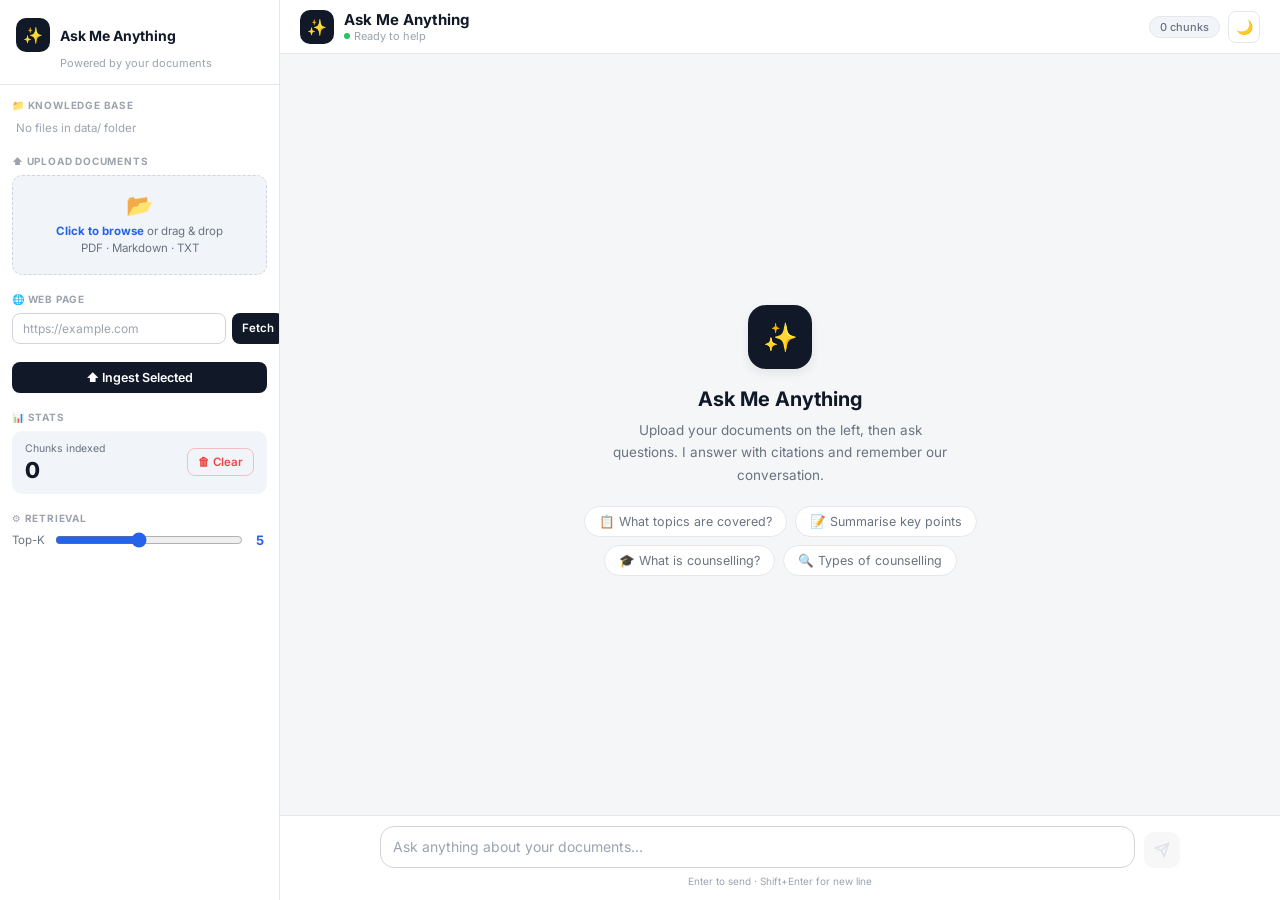
==== static/index.html @ eee6ace6 "First commit" ====
<!DOCTYPE html>
<html lang="en" data-theme="light">
<head>
  <meta charset="UTF-8">
  <meta name="viewport" content="width=device-width, initial-scale=1">
  <title>Ask Me Anything</title>
  <link rel="preconnect" href="https://fonts.googleapis.com">
  <link href="https://fonts.googleapis.com/css2?family=Inter:wght@300;400;500;600;700&display=swap" rel="stylesheet">
  <link rel="stylesheet" href="/static/style.css">
</head>
<body>
<div class="app">

  <!-- Sidebar -->
  <aside class="sb">
    <div class="sb-head">
      <div class="sb-logo">
        <div class="sb-logo-icon">✨</div>
        <span class="sb-logo-text">Ask Me Anything</span>
      </div>
      <div class="sb-tagline">Powered by your documents</div>
    </div>
    <div class="sb-body">

      <div>
        <p class="sb-label">📁 Knowledge Base</p>
        <div id="dataList"><p class="file-empty">Loading…</p></div>
      </div>

      <div>
        <p class="sb-label">⬆️ Upload Documents</p>
        <div class="dz" id="dz">
          <input type="file" id="fileInput" multiple accept=".pdf,.md,.markdown,.txt">
          <span class="dz-ico">📂</span>
          <p><strong>Click to browse</strong> or drag &amp; drop</p>
          <p>PDF · Markdown · TXT</p>
        </div>
      </div>

      <div>
        <p class="sb-label">🌐 Web Page</p>
        <div class="url-row">
          <input class="url-in" type="url" id="urlIn" placeholder="https://example.com">
          <button class="btn btn-primary btn-sm" onclick="ingestURL()">Fetch</button>
        </div>
      </div>

      <div>
        <div class="btn-row">
          <button class="btn btn-primary btn-full" id="ingestBtn" onclick="ingestSelected()">⬆️ Ingest Selected</button>
        </div>
        <div class="prog" id="prog" style="display:none"></div>
      </div>

      <div>
        <p class="sb-label">📊 Stats</p>
        <div class="stat-card">
          <div>
            <div class="stat-lbl">Chunks indexed</div>
            <div class="stat-val" id="chunkCount">0</div>
          </div>
          <button class="btn btn-danger" onclick="clearAll()">🗑 Clear</button>
        </div>
      </div>

      <div>
        <p class="sb-label">⚙️ Retrieval</p>
        <div class="slider-row">
          <label>Top-K</label>
          <input type="range" id="tkSlider" min="1" max="10" value="5">
          <span class="slider-val" id="tkVal">5</span>
        </div>
      </div>

    </div>
  </aside>

  <!-- Main -->
  <main class="main">

    <div class="hdr">
      <div class="hdr-left">
        <div class="hdr-avatar">✨</div>
        <div>
          <div class="hdr-title">Ask Me Anything</div>
          <div class="hdr-sub"><span class="online"></span>Ready to help</div>
        </div>
      </div>
      <div class="hdr-right">
        <span class="chunk-pill" id="hdrChunks">0 chunks</span>
        <button class="icon-btn" id="themeBtn" onclick="toggleTheme()" title="Toggle theme">🌙</button>
      </div>
    </div>

    <div class="msgs" id="msgs">
      <div class="empty" id="emptyState">
        <div class="empty-icon">✨</div>
        <h2>Ask Me Anything</h2>
        <p>Upload your documents on the left, then ask questions. I answer with citations and remember our conversation.</p>
        <div class="chips">
          <button class="chip" onclick="chipSend('What topics are covered in the documents?')">📋 What topics are covered?</button>
          <button class="chip" onclick="chipSend('Give me a summary of the key points')">📝 Summarise key points</button>
          <button class="chip" onclick="chipSend('What is guidance and counselling?')">🎓 What is counselling?</button>
          <button class="chip" onclick="chipSend('What are the main types of counselling?')">🔍 Types of counselling</button>
        </div>
      </div>
    </div>

    <div style="max-width:800px;width:100%;margin:0 auto;padding:0 20px">
      <div class="typing-wrap" id="typingWrap">
        <div class="typing-row">
          <div class="m-av bot-av">✨</div>
          <div class="typing-bbl">
            <span class="dot"></span><span class="dot"></span><span class="dot"></span>
          </div>
        </div>
      </div>
    </div>

    <div class="ibar">
      <div class="ibar-inner">
        <div class="iwrap">
          <textarea id="msgIn" placeholder="Ask anything about your documents…" rows="1"></textarea>
        </div>
        <button class="send-btn" id="sendBtn" onclick="send()" disabled>
          <svg width="16" height="16" viewBox="0 0 24 24" fill="none" stroke="currentColor" stroke-width="2.5" stroke-linecap="round" stroke-linejoin="round"><line x1="22" y1="2" x2="11" y2="13"></line><polygon points="22 2 15 22 11 13 2 9 22 2"></polygon></svg>
        </button>
      </div>
      <div class="ibar-hint">Enter to send · Shift+Enter for new line</div>
    </div>

  </main>
</div>

<div class="toasts" id="toasts"></div>
<script src="/static/app.js"></script>
</body>
</html>
---- static/style.css ----
/* ── Reset ─────────────────────────────────────────────────────── */
*, *::before, *::after { box-sizing: border-box; margin: 0; padding: 0; }
html { height: 100%; }
body {
  font-family: 'Inter', system-ui, -apple-system, sans-serif;
  height: 100vh; overflow: hidden;
  background: var(--bg); color: var(--text);
  transition: background .25s, color .25s;
  -webkit-font-smoothing: antialiased;
}

/* ── Tokens: Light ─────────────────────────────────────────────── */
:root {
  --accent: #2563EB;
  --accent-dim: #EFF6FF;
  --accent-hover: #1D4ED8;

  --bg: #F4F6F8;
  --surface: #FFFFFF;
  --sidebar-bg: #FFFFFF;
  --hover: #F1F5F9;

  --text: #111827;
  --text2: #6B7280;
  --text3: #9CA3AF;

  --user-bubble: #111827;
  --user-text: #FFFFFF;
  --bot-bubble: #FFFFFF;
  --bot-text: #111827;
  --bot-border: #E5E7EB;

  --border: #E5E7EB;
  --border2: #D1D5DB;
  --input-bg: #FFFFFF;

  --sh-sm: 0 1px 3px rgba(0,0,0,.06), 0 1px 2px rgba(0,0,0,.04);
  --sh-md: 0 4px 12px rgba(0,0,0,.08);
  --sh-lg: 0 8px 32px rgba(0,0,0,.1);

  --r: 18px;
  --sw: 280px;
}

/* ── Tokens: Dark ──────────────────────────────────────────────── */
[data-theme="dark"] {
  --accent: #60A5FA;
  --accent-dim: rgba(96,165,250,.12);
  --accent-hover: #93C5FD;

  --bg: #0F1117;
  --surface: #1A1D24;
  --sidebar-bg: #141720;
  --hover: #22262F;

  --text: #F0F2F5;
  --text2: #9CA3AF;
  --text3: #6B7280;

  --user-bubble: #2563EB;
  --user-text: #FFFFFF;
  --bot-bubble: #1E2230;
  --bot-text: #F0F2F5;
  --bot-border: #2D3144;

  --border: #2D3144;
  --border2: #3A3F55;
  --input-bg: #1E2230;

  --sh-sm: 0 1px 3px rgba(0,0,0,.3);
  --sh-md: 0 4px 12px rgba(0,0,0,.4);
  --sh-lg: 0 8px 32px rgba(0,0,0,.5);
}

/* ── Layout ────────────────────────────────────────────────────── */
.app { display: flex; height: 100vh; }

/* ── Sidebar ───────────────────────────────────────────────────── */
.sb {
  width: var(--sw); flex-shrink: 0;
  background: var(--sidebar-bg);
  border-right: 1px solid var(--border);
  display: flex; flex-direction: column;
  overflow: hidden;
}
.sb-head {
  padding: 18px 16px 14px;
  border-bottom: 1px solid var(--border);
  flex-shrink: 0;
}
.sb-logo { display: flex; align-items: center; gap: 10px; }
.sb-logo-icon {
  width: 34px; height: 34px; border-radius: 10px;
  background: var(--user-bubble);
  display: flex; align-items: center; justify-content: center;
  font-size: 16px; flex-shrink: 0;
}
.sb-logo-text { font-size: 14px; font-weight: 700; color: var(--text); }
.sb-tagline { font-size: 11px; color: var(--text3); margin-top: 4px; padding-left: 44px; }

.sb-body { flex: 1; overflow-y: auto; padding: 14px 12px; display: flex; flex-direction: column; gap: 18px; }
.sb-body::-webkit-scrollbar { width: 3px; }
.sb-body::-webkit-scrollbar-thumb { background: var(--border); border-radius: 2px; }

.sb-label {
  font-size: 10px; font-weight: 700; text-transform: uppercase;
  letter-spacing: .8px; color: var(--text3); margin-bottom: 8px;
}

/* file list */
.file-item {
  display: flex; align-items: center; gap: 8px;
  padding: 7px 8px; border-radius: 9px; cursor: pointer;
  border: 1px solid transparent; transition: all .15s; margin-bottom: 2px;
}
.file-item:hover { background: var(--hover); }
.file-item.sel { background: var(--accent-dim); border-color: rgba(37,99,235,.2); }
.file-item input[type="checkbox"] { accent-color: var(--accent); width: 13px; height: 13px; flex-shrink: 0; }
.file-ico { font-size: 14px; flex-shrink: 0; }
.file-name { font-size: 12px; flex: 1; overflow: hidden; text-overflow: ellipsis; white-space: nowrap; color: var(--text); }
.file-empty { font-size: 11.5px; color: var(--text3); padding: 2px 4px; }

/* drop zone */
.dz {
  border: 1.5px dashed var(--border2); border-radius: 10px;
  padding: 16px 10px; text-align: center; cursor: pointer;
  transition: all .2s; background: var(--hover);
}
.dz:hover, .dz.over { border-color: var(--accent); background: var(--accent-dim); }
.dz-ico { font-size: 22px; margin-bottom: 5px; display: block; }
.dz p { font-size: 11.5px; color: var(--text2); line-height: 1.5; }
.dz strong { color: var(--accent); }
.dz input { display: none; }

/* url input */
.url-row { display: flex; gap: 6px; }
.url-in {
  flex: 1; padding: 7px 10px; border-radius: 8px;
  border: 1px solid var(--border2); background: var(--input-bg);
  color: var(--text); font-size: 12px; font-family: inherit; outline: none;
  transition: border-color .15s;
}
.url-in:focus { border-color: var(--accent); box-shadow: 0 0 0 3px var(--accent-dim); }
.url-in::placeholder { color: var(--text3); }

/* buttons */
.btn {
  display: inline-flex; align-items: center; justify-content: center; gap: 5px;
  padding: 8px 14px; border-radius: 8px; border: none; cursor: pointer;
  font-size: 12.5px; font-weight: 600; font-family: inherit; transition: all .15s;
}
.btn-primary { background: var(--user-bubble); color: #fff; }
[data-theme="dark"] .btn-primary { background: var(--accent); }
.btn-primary:hover { opacity: .88; }
.btn-primary:disabled { opacity: .4; cursor: not-allowed; }
.btn-danger { background: transparent; color: #EF4444; border: 1px solid rgba(239,68,68,.3); font-size: 11.5px; padding: 6px 10px; }
.btn-danger:hover { background: rgba(239,68,68,.07); }
.btn-sm { padding: 6px 10px; font-size: 11.5px; }
.btn-full { width: 100%; }
.btn-row { display: flex; gap: 6px; }

/* stat card */
.stat-card {
  background: var(--hover); border-radius: 10px; padding: 11px 13px;
  display: flex; justify-content: space-between; align-items: center;
}
.stat-lbl { font-size: 10.5px; color: var(--text2); margin-bottom: 2px; }
.stat-val { font-size: 22px; font-weight: 800; color: var(--text); }

/* slider */
.slider-row { display: flex; align-items: center; gap: 10px; }
.slider-row label { font-size: 11.5px; color: var(--text2); white-space: nowrap; }
.slider-row input[type="range"] { flex: 1; accent-color: var(--accent); cursor: pointer; }
.slider-val { font-size: 13px; font-weight: 700; color: var(--accent); min-width: 14px; text-align: center; }

/* progress */
.prog { background: var(--hover); border-radius: 9px; padding: 8px 10px; margin-top: 8px; }
.pi { display: flex; align-items: center; gap: 7px; padding: 4px 0; font-size: 11.5px; color: var(--text); }
.pi-ico { width: 16px; text-align: center; flex-shrink: 0; }
.pi-name { flex: 1; overflow: hidden; text-overflow: ellipsis; white-space: nowrap; }
.pi-st { font-size: 10px; color: var(--text3); }
.pi.spin .pi-ico { animation: spin .9s linear infinite; }
@keyframes spin { to { transform: rotate(360deg); } }

/* ── Main ──────────────────────────────────────────────────────── */
.main { flex: 1; display: flex; flex-direction: column; min-width: 0; overflow: hidden; }

/* header */
.hdr {
  display: flex; align-items: center; gap: 12px;
  padding: 0 20px; height: 54px;
  background: var(--surface);
  border-bottom: 1px solid var(--border);
  flex-shrink: 0; box-shadow: var(--sh-sm);
}
.hdr-left { display: flex; align-items: center; gap: 10px; flex: 1; }
.hdr-avatar {
  width: 34px; height: 34px; border-radius: 10px;
  background: var(--user-bubble);
  display: flex; align-items: center; justify-content: center;
  font-size: 16px; flex-shrink: 0;
}
.hdr-title { font-size: 15px; font-weight: 700; color: var(--text); }
.hdr-sub { font-size: 11px; color: var(--text3); display: flex; align-items: center; gap: 4px; }
.online { width: 6px; height: 6px; background: #22C55E; border-radius: 50%; animation: pulse 2.5s infinite; }
@keyframes pulse { 0%, 100% { opacity: 1; } 50% { opacity: .4; } }
.hdr-right { display: flex; align-items: center; gap: 8px; }
.chunk-pill {
  font-size: 11px; font-weight: 500;
  padding: 3px 10px; border-radius: 20px;
  background: var(--hover); color: var(--text2);
  border: 1px solid var(--border);
}
.icon-btn {
  width: 32px; height: 32px; border-radius: 8px; border: 1px solid var(--border);
  cursor: pointer; background: var(--surface);
  display: flex; align-items: center; justify-content: center;
  font-size: 14px; transition: all .15s; color: var(--text2);
}
.icon-btn:hover { background: var(--hover); color: var(--text); }

/* ── Messages area ─────────────────────────────────────────────── */
.msgs {
  flex: 1; overflow-y: auto;
  padding: 20px 20px 8px;
  display: flex; flex-direction: column; gap: 14px;
  scroll-behavior: smooth;
  background: var(--bg);
}
.msgs::-webkit-scrollbar { width: 4px; }
.msgs::-webkit-scrollbar-track { background: transparent; }
.msgs::-webkit-scrollbar-thumb { background: var(--border); border-radius: 2px; }

/* date divider */
.date-div {
  display: flex; align-items: center; gap: 10px;
  color: var(--text3); font-size: 11px; margin: 4px 0;
}
.date-div::before, .date-div::after { content: ''; flex: 1; height: 1px; background: var(--border); }

/* message row */
.mrow {
  display: flex; gap: 8px;
  max-width: 800px; width: 100%; margin: 0 auto;
  animation: rise .2s ease-out;
}
.mrow.user { flex-direction: row-reverse; }
@keyframes rise { from { opacity: 0; transform: translateY(8px); } to { opacity: 1; transform: translateY(0); } }

.m-av {
  width: 30px; height: 30px; border-radius: 8px; flex-shrink: 0;
  align-self: flex-end;
  display: flex; align-items: center; justify-content: center; font-size: 14px;
}
.m-av.bot-av { background: var(--user-bubble); color: #fff; }
.m-av.user-av { background: var(--hover); font-size: 12px; border: 1px solid var(--border); }

.m-col { max-width: 70%; display: flex; flex-direction: column; gap: 3px; }
.mrow.user .m-col { align-items: flex-end; }

/* bubbles */
.bbl {
  padding: 10px 14px; line-height: 1.65; font-size: 14px;
  word-wrap: break-word; white-space: pre-wrap;
  box-shadow: var(--sh-sm);
}
.bbl.user-bbl {
  background: var(--user-bubble); color: var(--user-text);
  border-radius: 18px 18px 4px 18px;
}
.bbl.bot-bbl {
  background: var(--bot-bubble); color: var(--bot-text);
  border-radius: 18px 18px 18px 4px;
  border: 1px solid var(--bot-border);
}
.bbl strong { font-weight: 700; }
.bbl em { font-style: italic; }
.bbl code {
  background: var(--hover); color: var(--text);
  padding: 1px 5px; border-radius: 4px;
  font-size: 12.5px; font-family: 'Courier New', monospace;
  border: 1px solid var(--border);
}
.bbl ul, .bbl ol { padding-left: 18px; }
.bbl li { margin: 2px 0; }
.bbl h1, .bbl h2, .bbl h3 { font-size: 14px; font-weight: 700; margin: 4px 0; }
.cite {
  display: inline-flex; align-items: center; justify-content: center;
  width: 16px; height: 16px; border-radius: 50%;
  background: var(--accent); color: #fff;
  font-size: 9px; font-weight: 700; vertical-align: text-top; margin: 0 1px;
}
.user-bbl .cite { background: rgba(255,255,255,.3); color: #fff; }

/* meta */
.m-meta { display: flex; align-items: center; gap: 5px; font-size: 10px; color: var(--text3); padding: 0 2px; }
.mrow.user .m-meta { flex-direction: row-reverse; }
.ticks { color: var(--accent); font-size: 11px; }

/* sources panel */
.src-toggle {
  display: inline-flex; align-items: center; gap: 5px;
  font-size: 11px; font-weight: 600; color: var(--text2);
  background: var(--hover); border: 1px solid var(--border);
  padding: 4px 10px; border-radius: 20px; cursor: pointer;
  font-family: inherit; transition: all .15s; margin-top: 2px;
}
.src-toggle:hover { background: var(--accent-dim); color: var(--accent); border-color: rgba(37,99,235,.2); }

.src-panel {
  background: var(--surface); border: 1px solid var(--border);
  border-radius: 12px; padding: 12px 14px; margin-top: 4px;
  display: none; animation: fadeUp .2s ease;
  max-width: 100%;
}
.src-panel.open { display: block; }
@keyframes fadeUp { from { opacity: 0; transform: translateY(5px); } to { opacity: 1; transform: translateY(0); } }

.sp-lbl { font-size: 10px; font-weight: 700; text-transform: uppercase; letter-spacing: .6px; color: var(--text3); margin-bottom: 8px; }
.src-item { display: flex; gap: 8px; align-items: flex-start; padding: 7px 9px; border-radius: 8px; background: var(--hover); margin-bottom: 4px; }
.src-num {
  width: 20px; height: 20px; border-radius: 50%; flex-shrink: 0;
  background: var(--user-bubble); color: #fff;
  font-size: 9.5px; font-weight: 700;
  display: flex; align-items: center; justify-content: center;
}
[data-theme="dark"] .src-num { background: var(--accent); }
.src-info { flex: 1; min-width: 0; }
.src-name { font-size: 12px; font-weight: 600; overflow: hidden; text-overflow: ellipsis; white-space: nowrap; color: var(--text); }
.src-sub { font-size: 10.5px; color: var(--text3); margin-top: 1px; }

.chunk-card { border: 1px solid var(--border); border-radius: 8px; padding: 9px 11px; margin-bottom: 5px; }
.chunk-card:last-child { margin-bottom: 0; }
.ck-hdr { display: flex; align-items: center; gap: 7px; margin-bottom: 5px; }
.ck-num { background: var(--user-bubble); color: #fff; font-size: 9.5px; font-weight: 700; padding: 2px 7px; border-radius: 20px; }
[data-theme="dark"] .ck-num { background: var(--accent); color: var(--bg); }
.ck-src { font-size: 11px; color: var(--text3); flex: 1; overflow: hidden; text-overflow: ellipsis; white-space: nowrap; }
.ck-score { font-size: 11px; font-weight: 600; color: var(--accent); }
.ck-txt { font-size: 12px; color: var(--text2); line-height: 1.55; }

/* ── Typing indicator ──────────────────────────────────────────── */
.typing-wrap { max-width: 800px; width: 100%; margin: 0 auto; display: none; }
.typing-row { display: flex; gap: 8px; align-items: flex-end; }
.typing-bbl {
  background: var(--bot-bubble); border: 1px solid var(--bot-border);
  border-radius: 18px 18px 18px 4px;
  padding: 12px 14px; display: flex; gap: 4px;
  box-shadow: var(--sh-sm);
}
.dot { width: 6px; height: 6px; background: var(--text3); border-radius: 50%; animation: bop 1.3s ease infinite; }
.dot:nth-child(2) { animation-delay: .18s; }
.dot:nth-child(3) { animation-delay: .36s; }
@keyframes bop { 0%, 60%, 100% { transform: translateY(0); } 30% { transform: translateY(-6px); } }

/* ── Empty state ───────────────────────────────────────────────── */
.empty {
  flex: 1; display: flex; flex-direction: column;
  align-items: center; justify-content: center;
  padding: 40px 20px; text-align: center;
  max-width: 560px; margin: 0 auto; width: 100%;
}
.empty-icon {
  width: 64px; height: 64px; border-radius: 18px;
  background: var(--user-bubble);
  display: flex; align-items: center; justify-content: center;
  font-size: 28px; margin-bottom: 18px;
  box-shadow: var(--sh-md);
}
[data-theme="dark"] .empty-icon { background: var(--accent); }
.empty h2 { font-size: 20px; font-weight: 700; color: var(--text); margin-bottom: 8px; }
.empty p { font-size: 13.5px; color: var(--text2); line-height: 1.65; max-width: 340px; }
.chips { display: flex; flex-wrap: wrap; gap: 8px; justify-content: center; margin-top: 20px; }
.chip {
  padding: 7px 14px; border-radius: 20px;
  border: 1px solid var(--border);
  font-size: 12.5px; color: var(--text2);
  background: var(--surface); cursor: pointer;
  font-family: inherit; transition: all .15s;
}
.chip:hover { border-color: var(--accent); color: var(--accent); background: var(--accent-dim); transform: translateY(-1px); }

/* ── Input bar ─────────────────────────────────────────────────── */
.ibar {
  padding: 10px 20px 13px;
  background: var(--surface);
  border-top: 1px solid var(--border);
  flex-shrink: 0;
}
.ibar-inner { display: flex; align-items: flex-end; gap: 9px; max-width: 800px; margin: 0 auto; }
.iwrap {
  flex: 1; display: flex; align-items: flex-end;
  background: var(--input-bg);
  border: 1.5px solid var(--border2);
  border-radius: 14px; padding: 9px 12px; gap: 8px;
  transition: border-color .15s, box-shadow .15s;
}
.iwrap:focus-within {
  border-color: var(--accent);
  box-shadow: 0 0 0 3px var(--accent-dim);
}
#msgIn {
  flex: 1; border: none; background: transparent;
  color: var(--text); font-size: 14px; outline: none;
  resize: none; max-height: 120px; min-height: 22px;
  line-height: 1.5; font-family: inherit;
}
#msgIn::placeholder { color: var(--text3); }
.send-btn {
  width: 36px; height: 36px; border-radius: 10px;
  background: var(--user-bubble); border: none; cursor: pointer;
  display: flex; align-items: center; justify-content: center;
  font-size: 15px; color: #fff; transition: all .2s; flex-shrink: 0;
  box-shadow: var(--sh-sm);
}
[data-theme="dark"] .send-btn { background: var(--accent); color: var(--bg); }
.send-btn:hover:not(:disabled) { transform: scale(1.06); box-shadow: var(--sh-md); }
.send-btn:disabled { opacity: .3; cursor: not-allowed; transform: none !important; box-shadow: none; background: var(--border); color: var(--text3); }
.ibar-hint { text-align: center; font-size: 10px; color: var(--text3); margin-top: 7px; }

/* ── Toasts ────────────────────────────────────────────────────── */
.toasts {
  position: fixed; top: 16px; right: 16px; z-index: 9999;
  display: flex; flex-direction: column; gap: 7px; align-items: flex-end;
  pointer-events: none;
}
.toast {
  display: flex; align-items: center; gap: 8px;
  padding: 9px 14px; border-radius: 10px;
  font-size: 13px; font-weight: 500;
  box-shadow: var(--sh-lg);
  animation: toastIn .25s ease, toastOut .3s ease 2.7s forwards;
  pointer-events: auto;
}
.toast.ok { background: #16A34A; color: #fff; }
.toast.err { background: #DC2626; color: #fff; }
.toast.inf { background: var(--surface); color: var(--text); border: 1px solid var(--border); }
@keyframes toastIn { from { opacity: 0; transform: translateX(14px); } to { opacity: 1; transform: translateX(0); } }
@keyframes toastOut { to { opacity: 0; transform: translateX(14px); } }
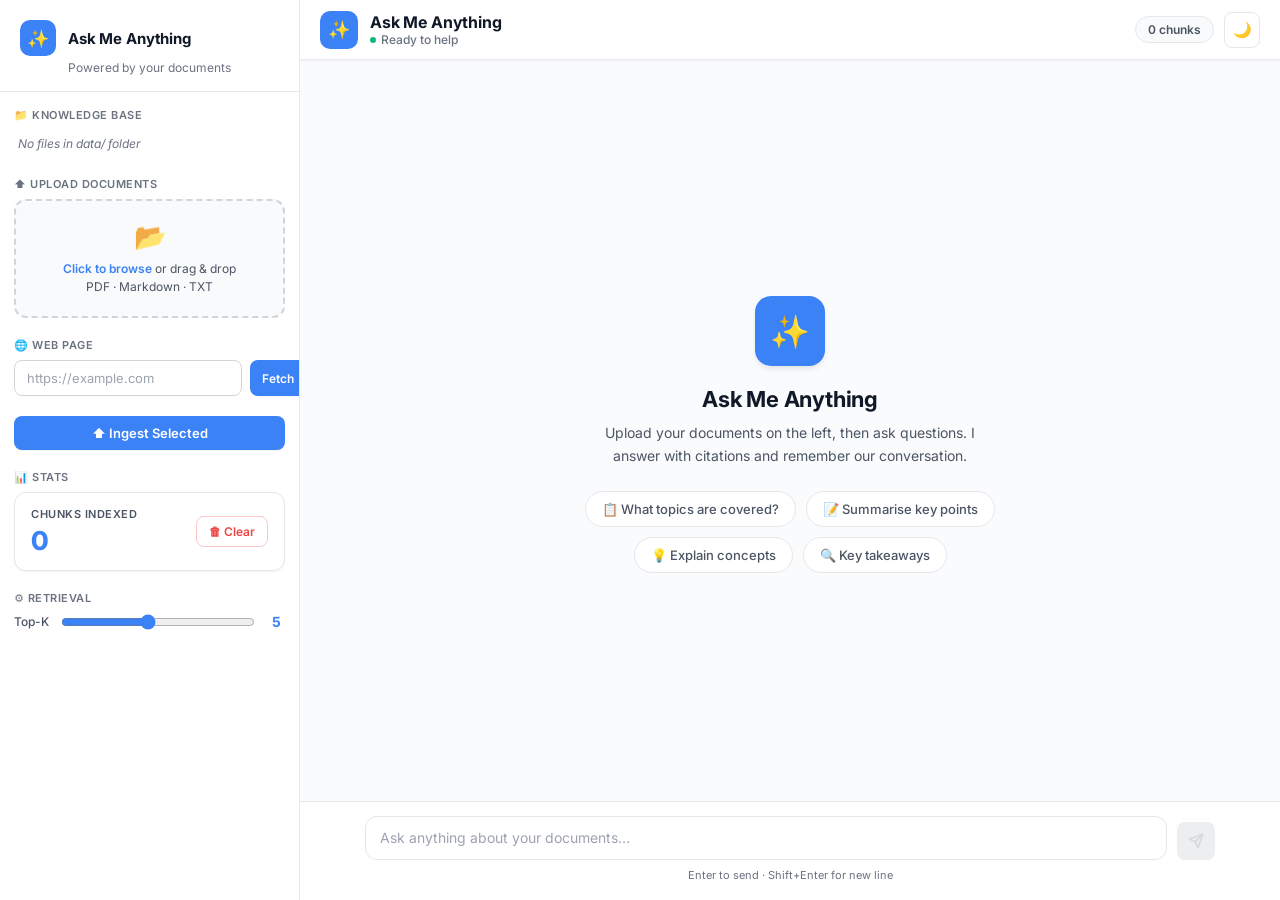
==== commit e6bd8fff: "Changes to the retreival approch(Adding conversational memory buffer with OCR enabled approch in gen" ====
--- a/static/index.html
+++ b/static/index.html
@@ -5,7 +5,7 @@
   <meta name="viewport" content="width=device-width, initial-scale=1">
   <title>Ask Me Anything</title>
   <link rel="preconnect" href="https://fonts.googleapis.com">
-  <link href="https://fonts.googleapis.com/css2?family=Inter:wght@300;400;500;600;700&display=swap" rel="stylesheet">
+  <link href="https://fonts.googleapis.com/css2?family=Inter:wght@400;450;500;600;700;800&display=swap" rel="stylesheet">
   <link rel="stylesheet" href="/static/style.css">
 </head>
 <body>
@@ -100,13 +100,13 @@
         <div class="chips">
           <button class="chip" onclick="chipSend('What topics are covered in the documents?')">📋 What topics are covered?</button>
           <button class="chip" onclick="chipSend('Give me a summary of the key points')">📝 Summarise key points</button>
-          <button class="chip" onclick="chipSend('What is guidance and counselling?')">🎓 What is counselling?</button>
-          <button class="chip" onclick="chipSend('What are the main types of counselling?')">🔍 Types of counselling</button>
+          <button class="chip" onclick="chipSend('Explain the main concepts')">💡 Explain concepts</button>
+          <button class="chip" onclick="chipSend('What are the key takeaways?')">🔍 Key takeaways</button>
         </div>
       </div>
     </div>
 
-    <div style="max-width:800px;width:100%;margin:0 auto;padding:0 20px">
+    <div style="max-width:850px;width:100%;margin:0 auto;padding:0 20px">
       <div class="typing-wrap" id="typingWrap">
         <div class="typing-row">
           <div class="m-av bot-av">✨</div>
--- a/static/style.css
+++ b/static/style.css
@@ -1,438 +1,1204 @@
-/* ── Reset ─────────────────────────────────────────────────────── */
-*, *::before, *::after { box-sizing: border-box; margin: 0; padding: 0; }
+/* ══════════════════════════════════════════════════════════════════
+   Ask Me Anything - Modern Clean Design
+   Light & Airy with Dark Text for Maximum Readability
+   ══════════════════════════════════════════════════════════════════ */
+
+/* ── Reset ──────────────────────────────────────────────────────── */
+*, *::before, *::after {
+  box-sizing: border-box;
+  margin: 0;
+  padding: 0;
+}
+
 html { height: 100%; }
+
 body {
-  font-family: 'Inter', system-ui, -apple-system, sans-serif;
-  height: 100vh; overflow: hidden;
-  background: var(--bg); color: var(--text);
-  transition: background .25s, color .25s;
+  font-family: 'Inter', -apple-system, BlinkMacSystemFont, 'Segoe UI', system-ui, sans-serif;
+  height: 100vh;
+  overflow: hidden;
+  background: var(--bg);
+  color: var(--text);
+  transition: background .3s ease, color .3s ease;
   -webkit-font-smoothing: antialiased;
-}
-
-/* ── Tokens: Light ─────────────────────────────────────────────── */
+  -moz-osx-font-smoothing: grayscale;
+}
+
+/* ── Light Theme Colors ─────────────────────────────────────────── */
 :root {
-  --accent: #2563EB;
-  --accent-dim: #EFF6FF;
-  --accent-hover: #1D4ED8;
-
-  --bg: #F4F6F8;
+  /* Primary - Vibrant Blue */
+  --primary: #3B82F6;
+  --primary-hover: #2563EB;
+  --primary-light: #EFF6FF;
+  --primary-glow: rgba(59, 130, 246, 0.25);
+
+  /* Backgrounds - Very Light */
+  --bg: #FAFBFC;
+  --bg-elevated: #FFFFFF;
   --surface: #FFFFFF;
+  --surface-alt: #F9FAFB;
   --sidebar-bg: #FFFFFF;
-  --hover: #F1F5F9;
-
+  --hover: #F3F4F6;
+  --hover-strong: #E5E7EB;
+
+  /* Text - Dark & Clear */
   --text: #111827;
-  --text2: #6B7280;
-  --text3: #9CA3AF;
-
-  --user-bubble: #111827;
+  --text-secondary: #4B5563;
+  --text-tertiary: #6B7280;
+  --text-muted: #9CA3AF;
+
+  /* Message Bubbles */
+  --user-bg: #3B82F6;
   --user-text: #FFFFFF;
-  --bot-bubble: #FFFFFF;
+  --bot-bg: #F9FAFB;
   --bot-text: #111827;
   --bot-border: #E5E7EB;
 
+  /* Borders */
   --border: #E5E7EB;
-  --border2: #D1D5DB;
-  --input-bg: #FFFFFF;
-
-  --sh-sm: 0 1px 3px rgba(0,0,0,.06), 0 1px 2px rgba(0,0,0,.04);
-  --sh-md: 0 4px 12px rgba(0,0,0,.08);
-  --sh-lg: 0 8px 32px rgba(0,0,0,.1);
-
-  --r: 18px;
-  --sw: 280px;
-}
-
-/* ── Tokens: Dark ──────────────────────────────────────────────── */
+  --border-strong: #D1D5DB;
+  --border-light: #F3F4F6;
+
+  /* Status Colors */
+  --success: #10B981;
+  --warning: #F59E0B;
+  --error: #EF4444;
+  --info: #3B82F6;
+
+  /* Shadows - Crisp */
+  --shadow-sm: 0 1px 2px rgba(0, 0, 0, 0.05);
+  --shadow-md: 0 4px 6px -1px rgba(0, 0, 0, 0.08), 0 2px 4px -1px rgba(0, 0, 0, 0.04);
+  --shadow-lg: 0 10px 15px -3px rgba(0, 0, 0, 0.08), 0 4px 6px -2px rgba(0, 0, 0, 0.04);
+  --shadow-xl: 0 20px 25px -5px rgba(0, 0, 0, 0.10), 0 10px 10px -5px rgba(0, 0, 0, 0.04);
+
+  /* Layout */
+  --radius: 12px;
+  --radius-sm: 8px;
+  --radius-lg: 16px;
+  --sidebar-width: 300px;
+}
+
+/* ── Dark Theme Colors ──────────────────────────────────────────── */
 [data-theme="dark"] {
-  --accent: #60A5FA;
-  --accent-dim: rgba(96,165,250,.12);
-  --accent-hover: #93C5FD;
-
-  --bg: #0F1117;
-  --surface: #1A1D24;
-  --sidebar-bg: #141720;
-  --hover: #22262F;
-
-  --text: #F0F2F5;
-  --text2: #9CA3AF;
-  --text3: #6B7280;
-
-  --user-bubble: #2563EB;
+  --primary: #60A5FA;
+  --primary-hover: #93C5FD;
+  --primary-light: #1E3A8A;
+  --primary-glow: rgba(96, 165, 250, 0.3);
+
+  --bg: #0F1419;
+  --bg-elevated: #1A1F2E;
+  --surface: #1F2937;
+  --surface-alt: #1A1F2E;
+  --sidebar-bg: #1A1F2E;
+  --hover: #374151;
+  --hover-strong: #4B5563;
+
+  --text: #F9FAFB;
+  --text-secondary: #D1D5DB;
+  --text-tertiary: #9CA3AF;
+  --text-muted: #6B7280;
+
+  --user-bg: #3B82F6;
   --user-text: #FFFFFF;
-  --bot-bubble: #1E2230;
-  --bot-text: #F0F2F5;
-  --bot-border: #2D3144;
-
-  --border: #2D3144;
-  --border2: #3A3F55;
-  --input-bg: #1E2230;
-
-  --sh-sm: 0 1px 3px rgba(0,0,0,.3);
-  --sh-md: 0 4px 12px rgba(0,0,0,.4);
-  --sh-lg: 0 8px 32px rgba(0,0,0,.5);
-}
-
-/* ── Layout ────────────────────────────────────────────────────── */
-.app { display: flex; height: 100vh; }
-
-/* ── Sidebar ───────────────────────────────────────────────────── */
+  --bot-bg: #1F2937;
+  --bot-text: #F9FAFB;
+  --bot-border: #374151;
+
+  --border: #374151;
+  --border-strong: #4B5563;
+  --border-light: #1F2937;
+
+  --shadow-sm: 0 1px 2px rgba(0, 0, 0, 0.3);
+  --shadow-md: 0 4px 6px -1px rgba(0, 0, 0, 0.4), 0 2px 4px -1px rgba(0, 0, 0, 0.3);
+  --shadow-lg: 0 10px 15px -3px rgba(0, 0, 0, 0.5), 0 4px 6px -2px rgba(0, 0, 0, 0.4);
+  --shadow-xl: 0 20px 25px -5px rgba(0, 0, 0, 0.6), 0 10px 10px -5px rgba(0, 0, 0, 0.5);
+}
+
+/* ── Layout ─────────────────────────────────────────────────────── */
+.app {
+  display: flex;
+  height: 100vh;
+}
+
+/* ── Sidebar ────────────────────────────────────────────────────── */
 .sb {
-  width: var(--sw); flex-shrink: 0;
+  width: var(--sidebar-width);
+  flex-shrink: 0;
   background: var(--sidebar-bg);
   border-right: 1px solid var(--border);
-  display: flex; flex-direction: column;
+  display: flex;
+  flex-direction: column;
   overflow: hidden;
 }
+
 .sb-head {
-  padding: 18px 16px 14px;
+  padding: 20px 20px 16px;
   border-bottom: 1px solid var(--border);
   flex-shrink: 0;
-}
-.sb-logo { display: flex; align-items: center; gap: 10px; }
+  background: var(--bg-elevated);
+}
+
+.sb-logo {
+  display: flex;
+  align-items: center;
+  gap: 12px;
+}
+
 .sb-logo-icon {
-  width: 34px; height: 34px; border-radius: 10px;
-  background: var(--user-bubble);
-  display: flex; align-items: center; justify-content: center;
-  font-size: 16px; flex-shrink: 0;
-}
-.sb-logo-text { font-size: 14px; font-weight: 700; color: var(--text); }
-.sb-tagline { font-size: 11px; color: var(--text3); margin-top: 4px; padding-left: 44px; }
-
-.sb-body { flex: 1; overflow-y: auto; padding: 14px 12px; display: flex; flex-direction: column; gap: 18px; }
-.sb-body::-webkit-scrollbar { width: 3px; }
-.sb-body::-webkit-scrollbar-thumb { background: var(--border); border-radius: 2px; }
+  width: 36px;
+  height: 36px;
+  border-radius: 10px;
+  background: var(--primary);
+  display: flex;
+  align-items: center;
+  justify-content: center;
+  font-size: 18px;
+  flex-shrink: 0;
+  transition: transform .2s ease;
+}
+
+.sb-logo-icon:hover {
+  transform: scale(1.05);
+}
+
+.sb-logo-text {
+  font-size: 15px;
+  font-weight: 700;
+  color: var(--text);
+  letter-spacing: -0.01em;
+}
+
+.sb-tagline {
+  font-size: 12px;
+  color: var(--text-tertiary);
+  margin-top: 4px;
+  padding-left: 48px;
+}
+
+.sb-body {
+  flex: 1;
+  overflow-y: auto;
+  padding: 16px 14px;
+  display: flex;
+  flex-direction: column;
+  gap: 20px;
+}
+
+.sb-body::-webkit-scrollbar { width: 4px; }
+.sb-body::-webkit-scrollbar-thumb {
+  background: var(--border);
+  border-radius: 2px;
+}
+.sb-body::-webkit-scrollbar-track { background: transparent; }
 
 .sb-label {
-  font-size: 10px; font-weight: 700; text-transform: uppercase;
-  letter-spacing: .8px; color: var(--text3); margin-bottom: 8px;
-}
-
-/* file list */
+  font-size: 11px;
+  font-weight: 600;
+  text-transform: uppercase;
+  letter-spacing: 0.5px;
+  color: var(--text-tertiary);
+  margin-bottom: 8px;
+}
+
+/* File List */
 .file-item {
-  display: flex; align-items: center; gap: 8px;
-  padding: 7px 8px; border-radius: 9px; cursor: pointer;
-  border: 1px solid transparent; transition: all .15s; margin-bottom: 2px;
-}
-.file-item:hover { background: var(--hover); }
-.file-item.sel { background: var(--accent-dim); border-color: rgba(37,99,235,.2); }
-.file-item input[type="checkbox"] { accent-color: var(--accent); width: 13px; height: 13px; flex-shrink: 0; }
-.file-ico { font-size: 14px; flex-shrink: 0; }
-.file-name { font-size: 12px; flex: 1; overflow: hidden; text-overflow: ellipsis; white-space: nowrap; color: var(--text); }
-.file-empty { font-size: 11.5px; color: var(--text3); padding: 2px 4px; }
-
-/* drop zone */
+  display: flex;
+  align-items: center;
+  gap: 10px;
+  padding: 9px 11px;
+  border-radius: var(--radius-sm);
+  cursor: pointer;
+  border: 1px solid transparent;
+  transition: all .2s ease;
+  margin-bottom: 3px;
+}
+
+.file-item:hover {
+  background: var(--hover);
+}
+
+.file-item.sel {
+  background: var(--primary-light);
+  border-color: var(--primary);
+}
+
+.file-item input[type="checkbox"] {
+  accent-color: var(--primary);
+  width: 15px;
+  height: 15px;
+  flex-shrink: 0;
+  cursor: pointer;
+}
+
+.file-ico {
+  font-size: 15px;
+  flex-shrink: 0;
+}
+
+.file-name {
+  font-size: 13px;
+  flex: 1;
+  overflow: hidden;
+  text-overflow: ellipsis;
+  white-space: nowrap;
+  color: var(--text);
+  font-weight: 500;
+}
+
+.file-empty {
+  font-size: 12px;
+  color: var(--text-tertiary);
+  padding: 6px 4px;
+  font-style: italic;
+}
+
+/* Drop Zone */
 .dz {
-  border: 1.5px dashed var(--border2); border-radius: 10px;
-  padding: 16px 10px; text-align: center; cursor: pointer;
-  transition: all .2s; background: var(--hover);
-}
-.dz:hover, .dz.over { border-color: var(--accent); background: var(--accent-dim); }
-.dz-ico { font-size: 22px; margin-bottom: 5px; display: block; }
-.dz p { font-size: 11.5px; color: var(--text2); line-height: 1.5; }
-.dz strong { color: var(--accent); }
+  border: 2px dashed var(--border-strong);
+  border-radius: var(--radius);
+  padding: 20px 16px;
+  text-align: center;
+  cursor: pointer;
+  transition: all .25s ease;
+  background: var(--surface-alt);
+}
+
+.dz:hover,
+.dz.over {
+  border-color: var(--primary);
+  background: var(--primary-light);
+  transform: translateY(-1px);
+}
+
+.dz-ico {
+  font-size: 26px;
+  margin-bottom: 8px;
+  display: block;
+}
+
+.dz p {
+  font-size: 12px;
+  color: var(--text-secondary);
+  line-height: 1.5;
+}
+
+.dz strong {
+  color: var(--primary);
+  font-weight: 600;
+}
+
 .dz input { display: none; }
 
-/* url input */
-.url-row { display: flex; gap: 6px; }
+/* URL Input */
+.url-row {
+  display: flex;
+  gap: 8px;
+}
+
 .url-in {
-  flex: 1; padding: 7px 10px; border-radius: 8px;
-  border: 1px solid var(--border2); background: var(--input-bg);
-  color: var(--text); font-size: 12px; font-family: inherit; outline: none;
-  transition: border-color .15s;
-}
-.url-in:focus { border-color: var(--accent); box-shadow: 0 0 0 3px var(--accent-dim); }
-.url-in::placeholder { color: var(--text3); }
-
-/* buttons */
+  flex: 1;
+  padding: 9px 12px;
+  border-radius: var(--radius-sm);
+  border: 1px solid var(--border-strong);
+  background: var(--bg-elevated);
+  color: var(--text);
+  font-size: 13px;
+  font-family: inherit;
+  outline: none;
+  transition: all .2s ease;
+}
+
+.url-in:focus {
+  border-color: var(--primary);
+  box-shadow: 0 0 0 3px var(--primary-light);
+}
+
+.url-in::placeholder {
+  color: var(--text-muted);
+}
+
+/* Buttons */
 .btn {
-  display: inline-flex; align-items: center; justify-content: center; gap: 5px;
-  padding: 8px 14px; border-radius: 8px; border: none; cursor: pointer;
-  font-size: 12.5px; font-weight: 600; font-family: inherit; transition: all .15s;
-}
-.btn-primary { background: var(--user-bubble); color: #fff; }
-[data-theme="dark"] .btn-primary { background: var(--accent); }
-.btn-primary:hover { opacity: .88; }
-.btn-primary:disabled { opacity: .4; cursor: not-allowed; }
-.btn-danger { background: transparent; color: #EF4444; border: 1px solid rgba(239,68,68,.3); font-size: 11.5px; padding: 6px 10px; }
-.btn-danger:hover { background: rgba(239,68,68,.07); }
-.btn-sm { padding: 6px 10px; font-size: 11.5px; }
+  display: inline-flex;
+  align-items: center;
+  justify-content: center;
+  gap: 6px;
+  padding: 9px 15px;
+  border-radius: var(--radius-sm);
+  border: none;
+  cursor: pointer;
+  font-size: 13px;
+  font-weight: 600;
+  font-family: inherit;
+  transition: all .2s ease;
+}
+
+.btn-primary {
+  background: var(--primary);
+  color: #fff;
+  box-shadow: var(--shadow-sm);
+}
+
+.btn-primary:hover {
+  background: var(--primary-hover);
+  transform: translateY(-1px);
+  box-shadow: var(--shadow-md);
+}
+
+.btn-primary:active {
+  transform: translateY(0);
+}
+
+.btn-primary:disabled {
+  opacity: .5;
+  cursor: not-allowed;
+  transform: none;
+  box-shadow: none;
+}
+
+.btn-danger {
+  background: transparent;
+  color: var(--error);
+  border: 1px solid rgba(239, 68, 68, .3);
+  font-size: 12px;
+  padding: 7px 12px;
+}
+
+.btn-danger:hover {
+  background: rgba(239, 68, 68, .08);
+  border-color: var(--error);
+}
+
+.btn-sm {
+  padding: 7px 12px;
+  font-size: 12px;
+}
+
 .btn-full { width: 100%; }
-.btn-row { display: flex; gap: 6px; }
-
-/* stat card */
+
+.btn-row {
+  display: flex;
+  gap: 8px;
+}
+
+/* Stat Card */
 .stat-card {
-  background: var(--hover); border-radius: 10px; padding: 11px 13px;
-  display: flex; justify-content: space-between; align-items: center;
-}
-.stat-lbl { font-size: 10.5px; color: var(--text2); margin-bottom: 2px; }
-.stat-val { font-size: 22px; font-weight: 800; color: var(--text); }
-
-/* slider */
-.slider-row { display: flex; align-items: center; gap: 10px; }
-.slider-row label { font-size: 11.5px; color: var(--text2); white-space: nowrap; }
-.slider-row input[type="range"] { flex: 1; accent-color: var(--accent); cursor: pointer; }
-.slider-val { font-size: 13px; font-weight: 700; color: var(--accent); min-width: 14px; text-align: center; }
-
-/* progress */
-.prog { background: var(--hover); border-radius: 9px; padding: 8px 10px; margin-top: 8px; }
-.pi { display: flex; align-items: center; gap: 7px; padding: 4px 0; font-size: 11.5px; color: var(--text); }
-.pi-ico { width: 16px; text-align: center; flex-shrink: 0; }
-.pi-name { flex: 1; overflow: hidden; text-overflow: ellipsis; white-space: nowrap; }
-.pi-st { font-size: 10px; color: var(--text3); }
-.pi.spin .pi-ico { animation: spin .9s linear infinite; }
-@keyframes spin { to { transform: rotate(360deg); } }
-
-/* ── Main ──────────────────────────────────────────────────────── */
-.main { flex: 1; display: flex; flex-direction: column; min-width: 0; overflow: hidden; }
-
-/* header */
+  background: var(--surface);
+  border: 1px solid var(--border);
+  border-radius: var(--radius);
+  padding: 14px 16px;
+  display: flex;
+  justify-content: space-between;
+  align-items: center;
+  box-shadow: var(--shadow-sm);
+}
+
+.stat-lbl {
+  font-size: 11px;
+  color: var(--text-secondary);
+  margin-bottom: 4px;
+  font-weight: 600;
+  text-transform: uppercase;
+  letter-spacing: 0.5px;
+}
+
+.stat-val {
+  font-size: 26px;
+  font-weight: 800;
+  color: var(--primary);
+  letter-spacing: -0.02em;
+}
+
+/* Slider */
+.slider-row {
+  display: flex;
+  align-items: center;
+  gap: 12px;
+}
+
+.slider-row label {
+  font-size: 12px;
+  color: var(--text-secondary);
+  white-space: nowrap;
+  font-weight: 500;
+}
+
+.slider-row input[type="range"] {
+  flex: 1;
+  accent-color: var(--primary);
+  cursor: pointer;
+}
+
+.slider-val {
+  font-size: 14px;
+  font-weight: 700;
+  color: var(--primary);
+  min-width: 18px;
+  text-align: center;
+}
+
+/* Progress */
+.prog {
+  background: var(--surface);
+  border: 1px solid var(--border);
+  border-radius: var(--radius-sm);
+  padding: 10px 12px;
+  margin-top: 10px;
+}
+
+.pi {
+  display: flex;
+  align-items: center;
+  gap: 8px;
+  padding: 5px 0;
+  font-size: 12px;
+  color: var(--text);
+}
+
+.pi-ico {
+  width: 16px;
+  text-align: center;
+  flex-shrink: 0;
+}
+
+.pi-name {
+  flex: 1;
+  overflow: hidden;
+  text-overflow: ellipsis;
+  white-space: nowrap;
+  font-weight: 500;
+}
+
+.pi-st {
+  font-size: 11px;
+  color: var(--text-tertiary);
+}
+
+.pi.spin .pi-ico {
+  animation: spin 1s linear infinite;
+}
+
+@keyframes spin {
+  to { transform: rotate(360deg); }
+}
+
+/* ── Main Area ──────────────────────────────────────────────────── */
+.main {
+  flex: 1;
+  display: flex;
+  flex-direction: column;
+  min-width: 0;
+  overflow: hidden;
+  background: var(--bg);
+}
+
+/* Header */
 .hdr {
-  display: flex; align-items: center; gap: 12px;
-  padding: 0 20px; height: 54px;
+  display: flex;
+  align-items: center;
+  gap: 14px;
+  padding: 0 20px;
+  height: 60px;
+  background: var(--bg-elevated);
+  border-bottom: 1px solid var(--border);
+  flex-shrink: 0;
+  box-shadow: var(--shadow-sm);
+}
+
+.hdr-left {
+  display: flex;
+  align-items: center;
+  gap: 12px;
+  flex: 1;
+}
+
+.hdr-avatar {
+  width: 38px;
+  height: 38px;
+  border-radius: 10px;
+  background: var(--primary);
+  display: flex;
+  align-items: center;
+  justify-content: center;
+  font-size: 18px;
+  flex-shrink: 0;
+}
+
+.hdr-title {
+  font-size: 16px;
+  font-weight: 700;
+  color: var(--text);
+  letter-spacing: -0.01em;
+}
+
+.hdr-sub {
+  font-size: 12px;
+  color: var(--text-tertiary);
+  display: flex;
+  align-items: center;
+  gap: 5px;
+  font-weight: 500;
+}
+
+.online {
+  width: 6px;
+  height: 6px;
+  background: var(--success);
+  border-radius: 50%;
+  animation: pulse 2s infinite;
+}
+
+@keyframes pulse {
+  0%, 100% { opacity: 1; }
+  50% { opacity: .4; }
+}
+
+.hdr-right {
+  display: flex;
+  align-items: center;
+  gap: 10px;
+}
+
+.chunk-pill {
+  font-size: 12px;
+  font-weight: 600;
+  padding: 5px 12px;
+  border-radius: 20px;
+  background: var(--surface-alt);
+  color: var(--text-secondary);
+  border: 1px solid var(--border);
+}
+
+.icon-btn {
+  width: 36px;
+  height: 36px;
+  border-radius: var(--radius-sm);
+  border: 1px solid var(--border);
+  cursor: pointer;
   background: var(--surface);
-  border-bottom: 1px solid var(--border);
-  flex-shrink: 0; box-shadow: var(--sh-sm);
-}
-.hdr-left { display: flex; align-items: center; gap: 10px; flex: 1; }
-.hdr-avatar {
-  width: 34px; height: 34px; border-radius: 10px;
-  background: var(--user-bubble);
-  display: flex; align-items: center; justify-content: center;
-  font-size: 16px; flex-shrink: 0;
-}
-.hdr-title { font-size: 15px; font-weight: 700; color: var(--text); }
-.hdr-sub { font-size: 11px; color: var(--text3); display: flex; align-items: center; gap: 4px; }
-.online { width: 6px; height: 6px; background: #22C55E; border-radius: 50%; animation: pulse 2.5s infinite; }
-@keyframes pulse { 0%, 100% { opacity: 1; } 50% { opacity: .4; } }
-.hdr-right { display: flex; align-items: center; gap: 8px; }
-.chunk-pill {
-  font-size: 11px; font-weight: 500;
-  padding: 3px 10px; border-radius: 20px;
-  background: var(--hover); color: var(--text2);
+  display: flex;
+  align-items: center;
+  justify-content: center;
+  font-size: 15px;
+  transition: all .2s ease;
+  color: var(--text-tertiary);
+}
+
+.icon-btn:hover {
+  background: var(--hover);
+  color: var(--text);
+  border-color: var(--border-strong);
+}
+
+/* ── Messages Area ──────────────────────────────────────────────── */
+.msgs {
+  flex: 1;
+  overflow-y: auto;
+  padding: 24px 20px 16px;
+  display: flex;
+  flex-direction: column;
+  gap: 16px;
+  scroll-behavior: smooth;
+}
+
+.msgs::-webkit-scrollbar { width: 5px; }
+.msgs::-webkit-scrollbar-track { background: transparent; }
+.msgs::-webkit-scrollbar-thumb {
+  background: var(--border-strong);
+  border-radius: 3px;
+}
+
+/* Date Divider */
+.date-div {
+  display: flex;
+  align-items: center;
+  gap: 12px;
+  color: var(--text-tertiary);
+  font-size: 11px;
+  margin: 6px 0;
+  font-weight: 600;
+  text-transform: uppercase;
+  letter-spacing: 0.5px;
+}
+
+.date-div::before,
+.date-div::after {
+  content: '';
+  flex: 1;
+  height: 1px;
+  background: var(--border);
+}
+
+/* Message Row */
+.mrow {
+  display: flex;
+  gap: 10px;
+  max-width: 850px;
+  width: 100%;
+  margin: 0 auto;
+  animation: fadeIn .3s ease-out;
+}
+
+.mrow.user {
+  flex-direction: row-reverse;
+}
+
+@keyframes fadeIn {
+  from {
+    opacity: 0;
+    transform: translateY(10px);
+  }
+  to {
+    opacity: 1;
+    transform: translateY(0);
+  }
+}
+
+.m-av {
+  width: 34px;
+  height: 34px;
+  border-radius: 9px;
+  flex-shrink: 0;
+  align-self: flex-end;
+  display: flex;
+  align-items: center;
+  justify-content: center;
+  font-size: 15px;
+}
+
+.m-av.bot-av {
+  background: var(--primary);
+  color: #fff;
+}
+
+.m-av.user-av {
+  background: var(--surface);
+  font-size: 13px;
   border: 1px solid var(--border);
-}
-.icon-btn {
-  width: 32px; height: 32px; border-radius: 8px; border: 1px solid var(--border);
-  cursor: pointer; background: var(--surface);
-  display: flex; align-items: center; justify-content: center;
-  font-size: 14px; transition: all .15s; color: var(--text2);
-}
-.icon-btn:hover { background: var(--hover); color: var(--text); }
-
-/* ── Messages area ─────────────────────────────────────────────── */
-.msgs {
-  flex: 1; overflow-y: auto;
-  padding: 20px 20px 8px;
-  display: flex; flex-direction: column; gap: 14px;
-  scroll-behavior: smooth;
-  background: var(--bg);
-}
-.msgs::-webkit-scrollbar { width: 4px; }
-.msgs::-webkit-scrollbar-track { background: transparent; }
-.msgs::-webkit-scrollbar-thumb { background: var(--border); border-radius: 2px; }
-
-/* date divider */
-.date-div {
-  display: flex; align-items: center; gap: 10px;
-  color: var(--text3); font-size: 11px; margin: 4px 0;
-}
-.date-div::before, .date-div::after { content: ''; flex: 1; height: 1px; background: var(--border); }
-
-/* message row */
-.mrow {
-  display: flex; gap: 8px;
-  max-width: 800px; width: 100%; margin: 0 auto;
-  animation: rise .2s ease-out;
-}
-.mrow.user { flex-direction: row-reverse; }
-@keyframes rise { from { opacity: 0; transform: translateY(8px); } to { opacity: 1; transform: translateY(0); } }
-
-.m-av {
-  width: 30px; height: 30px; border-radius: 8px; flex-shrink: 0;
-  align-self: flex-end;
-  display: flex; align-items: center; justify-content: center; font-size: 14px;
-}
-.m-av.bot-av { background: var(--user-bubble); color: #fff; }
-.m-av.user-av { background: var(--hover); font-size: 12px; border: 1px solid var(--border); }
-
-.m-col { max-width: 70%; display: flex; flex-direction: column; gap: 3px; }
-.mrow.user .m-col { align-items: flex-end; }
-
-/* bubbles */
+  color: var(--text-secondary);
+}
+
+.m-col {
+  max-width: 75%;
+  display: flex;
+  flex-direction: column;
+  gap: 5px;
+}
+
+.mrow.user .m-col {
+  align-items: flex-end;
+}
+
+/* Message Bubbles */
 .bbl {
-  padding: 10px 14px; line-height: 1.65; font-size: 14px;
-  word-wrap: break-word; white-space: pre-wrap;
-  box-shadow: var(--sh-sm);
-}
+  padding: 12px 16px;
+  line-height: 1.6;
+  font-size: 14px;
+  word-wrap: break-word;
+  white-space: pre-wrap;
+  box-shadow: var(--shadow-sm);
+}
+
 .bbl.user-bbl {
-  background: var(--user-bubble); color: var(--user-text);
-  border-radius: 18px 18px 4px 18px;
-}
+  background: var(--user-bg);
+  color: var(--user-text);
+  border-radius: 16px 16px 4px 16px;
+}
+
 .bbl.bot-bbl {
-  background: var(--bot-bubble); color: var(--bot-text);
-  border-radius: 18px 18px 18px 4px;
+  background: var(--bot-bg);
+  color: var(--bot-text);
+  border-radius: 16px 16px 16px 4px;
   border: 1px solid var(--bot-border);
 }
+
 .bbl strong { font-weight: 700; }
 .bbl em { font-style: italic; }
+
 .bbl code {
-  background: var(--hover); color: var(--text);
-  padding: 1px 5px; border-radius: 4px;
-  font-size: 12.5px; font-family: 'Courier New', monospace;
+  background: var(--hover);
+  color: var(--primary);
+  padding: 2px 6px;
+  border-radius: 4px;
+  font-size: 12.5px;
+  font-family: 'SF Mono', 'Monaco', monospace;
   border: 1px solid var(--border);
-}
-.bbl ul, .bbl ol { padding-left: 18px; }
-.bbl li { margin: 2px 0; }
-.bbl h1, .bbl h2, .bbl h3 { font-size: 14px; font-weight: 700; margin: 4px 0; }
+  font-weight: 600;
+}
+
+.bbl ul, .bbl ol {
+  padding-left: 18px;
+  margin: 4px 0;
+}
+
+.bbl li { margin: 3px 0; }
+
+.bbl h1, .bbl h2, .bbl h3 {
+  font-size: 15px;
+  font-weight: 700;
+  margin: 6px 0 4px;
+}
+
 .cite {
-  display: inline-flex; align-items: center; justify-content: center;
-  width: 16px; height: 16px; border-radius: 50%;
-  background: var(--accent); color: #fff;
-  font-size: 9px; font-weight: 700; vertical-align: text-top; margin: 0 1px;
-}
-.user-bbl .cite { background: rgba(255,255,255,.3); color: #fff; }
-
-/* meta */
-.m-meta { display: flex; align-items: center; gap: 5px; font-size: 10px; color: var(--text3); padding: 0 2px; }
-.mrow.user .m-meta { flex-direction: row-reverse; }
-.ticks { color: var(--accent); font-size: 11px; }
-
-/* sources panel */
+  display: inline-flex;
+  align-items: center;
+  justify-content: center;
+  width: 17px;
+  height: 17px;
+  border-radius: 50%;
+  background: var(--primary);
+  color: #fff;
+  font-size: 10px;
+  font-weight: 700;
+  vertical-align: text-top;
+  margin: 0 2px;
+}
+
+.user-bbl .cite {
+  background: rgba(255, 255, 255, 0.25);
+  color: #fff;
+}
+
+/* Message Meta */
+.m-meta {
+  display: flex;
+  align-items: center;
+  gap: 6px;
+  font-size: 11px;
+  color: var(--text-tertiary);
+  padding: 0 4px;
+}
+
+.mrow.user .m-meta {
+  flex-direction: row-reverse;
+}
+
+.ticks {
+  color: var(--primary);
+  font-size: 11px;
+}
+
+/* Sources Panel */
 .src-toggle {
-  display: inline-flex; align-items: center; gap: 5px;
-  font-size: 11px; font-weight: 600; color: var(--text2);
-  background: var(--hover); border: 1px solid var(--border);
-  padding: 4px 10px; border-radius: 20px; cursor: pointer;
-  font-family: inherit; transition: all .15s; margin-top: 2px;
-}
-.src-toggle:hover { background: var(--accent-dim); color: var(--accent); border-color: rgba(37,99,235,.2); }
+  display: inline-flex;
+  align-items: center;
+  gap: 6px;
+  font-size: 12px;
+  font-weight: 600;
+  color: var(--text-secondary);
+  background: var(--surface);
+  border: 1px solid var(--border);
+  padding: 6px 12px;
+  border-radius: 20px;
+  cursor: pointer;
+  font-family: inherit;
+  transition: all .2s ease;
+  margin-top: 4px;
+}
+
+.src-toggle:hover {
+  background: var(--hover);
+  color: var(--primary);
+  border-color: var(--primary);
+}
 
 .src-panel {
-  background: var(--surface); border: 1px solid var(--border);
-  border-radius: 12px; padding: 12px 14px; margin-top: 4px;
-  display: none; animation: fadeUp .2s ease;
+  background: var(--surface);
+  border: 1px solid var(--border);
+  border-radius: var(--radius);
+  padding: 14px 16px;
+  margin-top: 6px;
+  display: none;
+  animation: slideDown .2s ease;
   max-width: 100%;
-}
-.src-panel.open { display: block; }
-@keyframes fadeUp { from { opacity: 0; transform: translateY(5px); } to { opacity: 1; transform: translateY(0); } }
-
-.sp-lbl { font-size: 10px; font-weight: 700; text-transform: uppercase; letter-spacing: .6px; color: var(--text3); margin-bottom: 8px; }
-.src-item { display: flex; gap: 8px; align-items: flex-start; padding: 7px 9px; border-radius: 8px; background: var(--hover); margin-bottom: 4px; }
+  box-shadow: var(--shadow-sm);
+}
+
+.src-panel.open {
+  display: block;
+}
+
+@keyframes slideDown {
+  from {
+    opacity: 0;
+    transform: translateY(-6px);
+  }
+  to {
+    opacity: 1;
+    transform: translateY(0);
+  }
+}
+
+.sp-lbl {
+  font-size: 11px;
+  font-weight: 600;
+  text-transform: uppercase;
+  letter-spacing: 0.5px;
+  color: var(--text-tertiary);
+  margin-bottom: 10px;
+}
+
+.src-item {
+  display: flex;
+  gap: 10px;
+  align-items: flex-start;
+  padding: 9px 11px;
+  border-radius: var(--radius-sm);
+  background: var(--surface-alt);
+  margin-bottom: 5px;
+  transition: all .2s ease;
+}
+
+.src-item:hover {
+  background: var(--hover);
+}
+
 .src-num {
-  width: 20px; height: 20px; border-radius: 50%; flex-shrink: 0;
-  background: var(--user-bubble); color: #fff;
-  font-size: 9.5px; font-weight: 700;
-  display: flex; align-items: center; justify-content: center;
-}
-[data-theme="dark"] .src-num { background: var(--accent); }
-.src-info { flex: 1; min-width: 0; }
-.src-name { font-size: 12px; font-weight: 600; overflow: hidden; text-overflow: ellipsis; white-space: nowrap; color: var(--text); }
-.src-sub { font-size: 10.5px; color: var(--text3); margin-top: 1px; }
-
-.chunk-card { border: 1px solid var(--border); border-radius: 8px; padding: 9px 11px; margin-bottom: 5px; }
-.chunk-card:last-child { margin-bottom: 0; }
-.ck-hdr { display: flex; align-items: center; gap: 7px; margin-bottom: 5px; }
-.ck-num { background: var(--user-bubble); color: #fff; font-size: 9.5px; font-weight: 700; padding: 2px 7px; border-radius: 20px; }
-[data-theme="dark"] .ck-num { background: var(--accent); color: var(--bg); }
-.ck-src { font-size: 11px; color: var(--text3); flex: 1; overflow: hidden; text-overflow: ellipsis; white-space: nowrap; }
-.ck-score { font-size: 11px; font-weight: 600; color: var(--accent); }
-.ck-txt { font-size: 12px; color: var(--text2); line-height: 1.55; }
-
-/* ── Typing indicator ──────────────────────────────────────────── */
-.typing-wrap { max-width: 800px; width: 100%; margin: 0 auto; display: none; }
-.typing-row { display: flex; gap: 8px; align-items: flex-end; }
+  width: 22px;
+  height: 22px;
+  border-radius: 50%;
+  flex-shrink: 0;
+  background: var(--primary);
+  color: #fff;
+  font-size: 11px;
+  font-weight: 700;
+  display: flex;
+  align-items: center;
+  justify-content: center;
+}
+
+.src-info {
+  flex: 1;
+  min-width: 0;
+}
+
+.src-name {
+  font-size: 13px;
+  font-weight: 600;
+  overflow: hidden;
+  text-overflow: ellipsis;
+  white-space: nowrap;
+  color: var(--text);
+}
+
+.src-sub {
+  font-size: 11px;
+  color: var(--text-tertiary);
+  margin-top: 2px;
+}
+
+.chunk-card {
+  border: 1px solid var(--border);
+  border-radius: var(--radius-sm);
+  padding: 11px 13px;
+  margin-bottom: 6px;
+  background: var(--bg);
+}
+
+.chunk-card:last-child {
+  margin-bottom: 0;
+}
+
+.ck-hdr {
+  display: flex;
+  align-items: center;
+  gap: 8px;
+  margin-bottom: 7px;
+}
+
+.ck-num {
+  background: var(--primary);
+  color: #fff;
+  font-size: 10px;
+  font-weight: 700;
+  padding: 3px 8px;
+  border-radius: 12px;
+}
+
+.ck-src {
+  font-size: 12px;
+  color: var(--text-tertiary);
+  flex: 1;
+  overflow: hidden;
+  text-overflow: ellipsis;
+  white-space: nowrap;
+}
+
+.ck-score {
+  font-size: 12px;
+  font-weight: 600;
+  color: var(--primary);
+}
+
+.ck-txt {
+  font-size: 13px;
+  color: var(--text-secondary);
+  line-height: 1.6;
+}
+
+/* ── Typing Indicator ───────────────────────────────────────────── */
+.typing-wrap {
+  max-width: 850px;
+  width: 100%;
+  margin: 0 auto;
+  display: none;
+}
+
+.typing-row {
+  display: flex;
+  gap: 10px;
+  align-items: flex-end;
+}
+
 .typing-bbl {
-  background: var(--bot-bubble); border: 1px solid var(--bot-border);
-  border-radius: 18px 18px 18px 4px;
-  padding: 12px 14px; display: flex; gap: 4px;
-  box-shadow: var(--sh-sm);
-}
-.dot { width: 6px; height: 6px; background: var(--text3); border-radius: 50%; animation: bop 1.3s ease infinite; }
-.dot:nth-child(2) { animation-delay: .18s; }
-.dot:nth-child(3) { animation-delay: .36s; }
-@keyframes bop { 0%, 60%, 100% { transform: translateY(0); } 30% { transform: translateY(-6px); } }
-
-/* ── Empty state ───────────────────────────────────────────────── */
+  background: var(--bot-bg);
+  border: 1px solid var(--bot-border);
+  border-radius: 16px 16px 16px 4px;
+  padding: 12px 16px;
+  display: flex;
+  gap: 4px;
+  box-shadow: var(--shadow-sm);
+}
+
+.dot {
+  width: 6px;
+  height: 6px;
+  background: var(--text-tertiary);
+  border-radius: 50%;
+  animation: bounce 1.3s ease infinite;
+}
+
+.dot:nth-child(2) { animation-delay: 0.15s; }
+.dot:nth-child(3) { animation-delay: 0.3s; }
+
+@keyframes bounce {
+  0%, 60%, 100% {
+    transform: translateY(0);
+  }
+  30% {
+    transform: translateY(-7px);
+  }
+}
+
+/* ── Empty State ────────────────────────────────────────────────── */
 .empty {
-  flex: 1; display: flex; flex-direction: column;
-  align-items: center; justify-content: center;
-  padding: 40px 20px; text-align: center;
-  max-width: 560px; margin: 0 auto; width: 100%;
-}
+  flex: 1;
+  display: flex;
+  flex-direction: column;
+  align-items: center;
+  justify-content: center;
+  padding: 50px 24px;
+  text-align: center;
+  max-width: 600px;
+  margin: 0 auto;
+  width: 100%;
+}
+
 .empty-icon {
-  width: 64px; height: 64px; border-radius: 18px;
-  background: var(--user-bubble);
-  display: flex; align-items: center; justify-content: center;
-  font-size: 28px; margin-bottom: 18px;
-  box-shadow: var(--sh-md);
-}
-[data-theme="dark"] .empty-icon { background: var(--accent); }
-.empty h2 { font-size: 20px; font-weight: 700; color: var(--text); margin-bottom: 8px; }
-.empty p { font-size: 13.5px; color: var(--text2); line-height: 1.65; max-width: 340px; }
-.chips { display: flex; flex-wrap: wrap; gap: 8px; justify-content: center; margin-top: 20px; }
+  width: 70px;
+  height: 70px;
+  border-radius: 16px;
+  background: var(--primary);
+  display: flex;
+  align-items: center;
+  justify-content: center;
+  font-size: 32px;
+  margin-bottom: 20px;
+  box-shadow: var(--shadow-md);
+}
+
+.empty h2 {
+  font-size: 22px;
+  font-weight: 700;
+  color: var(--text);
+  margin-bottom: 10px;
+  letter-spacing: -0.01em;
+}
+
+.empty p {
+  font-size: 14px;
+  color: var(--text-secondary);
+  line-height: 1.6;
+  max-width: 400px;
+}
+
+.chips {
+  display: flex;
+  flex-wrap: wrap;
+  gap: 10px;
+  justify-content: center;
+  margin-top: 24px;
+}
+
 .chip {
-  padding: 7px 14px; border-radius: 20px;
+  padding: 9px 16px;
+  border-radius: 20px;
   border: 1px solid var(--border);
-  font-size: 12.5px; color: var(--text2);
-  background: var(--surface); cursor: pointer;
-  font-family: inherit; transition: all .15s;
-}
-.chip:hover { border-color: var(--accent); color: var(--accent); background: var(--accent-dim); transform: translateY(-1px); }
-
-/* ── Input bar ─────────────────────────────────────────────────── */
+  font-size: 13px;
+  color: var(--text-secondary);
+  background: var(--surface);
+  cursor: pointer;
+  font-family: inherit;
+  transition: all .2s ease;
+  font-weight: 500;
+}
+
+.chip:hover {
+  border-color: var(--primary);
+  color: var(--primary);
+  background: var(--primary-light);
+  transform: translateY(-2px);
+  box-shadow: var(--shadow-md);
+}
+
+/* ── Input Bar ──────────────────────────────────────────────────── */
 .ibar {
-  padding: 10px 20px 13px;
-  background: var(--surface);
+  padding: 14px 20px 18px;
+  background: var(--bg-elevated);
   border-top: 1px solid var(--border);
   flex-shrink: 0;
 }
-.ibar-inner { display: flex; align-items: flex-end; gap: 9px; max-width: 800px; margin: 0 auto; }
+
+.ibar-inner {
+  display: flex;
+  align-items: flex-end;
+  gap: 10px;
+  max-width: 850px;
+  margin: 0 auto;
+}
+
 .iwrap {
-  flex: 1; display: flex; align-items: flex-end;
-  background: var(--input-bg);
-  border: 1.5px solid var(--border2);
-  border-radius: 14px; padding: 9px 12px; gap: 8px;
-  transition: border-color .15s, box-shadow .15s;
-}
+  flex: 1;
+  display: flex;
+  align-items: flex-end;
+  background: var(--surface);
+  border: 1.5px solid var(--border);
+  border-radius: var(--radius);
+  padding: 10px 14px;
+  gap: 10px;
+  transition: all .2s ease;
+}
+
 .iwrap:focus-within {
-  border-color: var(--accent);
-  box-shadow: 0 0 0 3px var(--accent-dim);
-}
+  border-color: var(--primary);
+  box-shadow: 0 0 0 3px var(--primary-light);
+}
+
 #msgIn {
-  flex: 1; border: none; background: transparent;
-  color: var(--text); font-size: 14px; outline: none;
-  resize: none; max-height: 120px; min-height: 22px;
-  line-height: 1.5; font-family: inherit;
-}
-#msgIn::placeholder { color: var(--text3); }
+  flex: 1;
+  border: none;
+  background: transparent;
+  color: var(--text);
+  font-size: 14px;
+  outline: none;
+  resize: none;
+  max-height: 120px;
+  min-height: 22px;
+  line-height: 1.5;
+  font-family: inherit;
+}
+
+#msgIn::placeholder {
+  color: var(--text-muted);
+}
+
 .send-btn {
-  width: 36px; height: 36px; border-radius: 10px;
-  background: var(--user-bubble); border: none; cursor: pointer;
-  display: flex; align-items: center; justify-content: center;
-  font-size: 15px; color: #fff; transition: all .2s; flex-shrink: 0;
-  box-shadow: var(--sh-sm);
-}
-[data-theme="dark"] .send-btn { background: var(--accent); color: var(--bg); }
-.send-btn:hover:not(:disabled) { transform: scale(1.06); box-shadow: var(--sh-md); }
-.send-btn:disabled { opacity: .3; cursor: not-allowed; transform: none !important; box-shadow: none; background: var(--border); color: var(--text3); }
-.ibar-hint { text-align: center; font-size: 10px; color: var(--text3); margin-top: 7px; }
-
-/* ── Toasts ────────────────────────────────────────────────────── */
+  width: 38px;
+  height: 38px;
+  border-radius: var(--radius-sm);
+  background: var(--primary);
+  border: none;
+  cursor: pointer;
+  display: flex;
+  align-items: center;
+  justify-content: center;
+  font-size: 16px;
+  color: #fff;
+  transition: all .2s ease;
+  flex-shrink: 0;
+}
+
+.send-btn:hover:not(:disabled) {
+  background: var(--primary-hover);
+  transform: scale(1.05);
+  box-shadow: var(--shadow-md);
+}
+
+.send-btn:active:not(:disabled) {
+  transform: scale(1);
+}
+
+.send-btn:disabled {
+  opacity: .4;
+  cursor: not-allowed;
+  transform: none;
+  box-shadow: none;
+  background: var(--border-strong);
+  color: var(--text-muted);
+}
+
+.ibar-hint {
+  text-align: center;
+  font-size: 11px;
+  color: var(--text-tertiary);
+  margin-top: 8px;
+}
+
+/* ── Toasts ─────────────────────────────────────────────────────── */
 .toasts {
-  position: fixed; top: 16px; right: 16px; z-index: 9999;
-  display: flex; flex-direction: column; gap: 7px; align-items: flex-end;
+  position: fixed;
+  top: 16px;
+  right: 16px;
+  z-index: 9999;
+  display: flex;
+  flex-direction: column;
+  gap: 8px;
+  align-items: flex-end;
   pointer-events: none;
 }
+
 .toast {
-  display: flex; align-items: center; gap: 8px;
-  padding: 9px 14px; border-radius: 10px;
-  font-size: 13px; font-weight: 500;
-  box-shadow: var(--sh-lg);
-  animation: toastIn .25s ease, toastOut .3s ease 2.7s forwards;
+  display: flex;
+  align-items: center;
+  gap: 8px;
+  padding: 10px 16px;
+  border-radius: var(--radius);
+  font-size: 13px;
+  font-weight: 600;
+  box-shadow: var(--shadow-xl);
+  animation: slideIn .25s ease, slideOut .3s ease 2.7s forwards;
   pointer-events: auto;
 }
-.toast.ok { background: #16A34A; color: #fff; }
-.toast.err { background: #DC2626; color: #fff; }
-.toast.inf { background: var(--surface); color: var(--text); border: 1px solid var(--border); }
-@keyframes toastIn { from { opacity: 0; transform: translateX(14px); } to { opacity: 1; transform: translateX(0); } }
-@keyframes toastOut { to { opacity: 0; transform: translateX(14px); } }
+
+.toast.ok {
+  background: var(--success);
+  color: #fff;
+}
+
+.toast.err {
+  background: var(--error);
+  color: #fff;
+}
+
+.toast.inf {
+  background: var(--surface);
+  color: var(--text);
+  border: 1px solid var(--border);
+}
+
+@keyframes slideIn {
+  from {
+    opacity: 0;
+    transform: translateX(16px);
+  }
+  to {
+    opacity: 1;
+    transform: translateX(0);
+  }
+}
+
+@keyframes slideOut {
+  to {
+    opacity: 0;
+    transform: translateX(16px);
+  }
+}
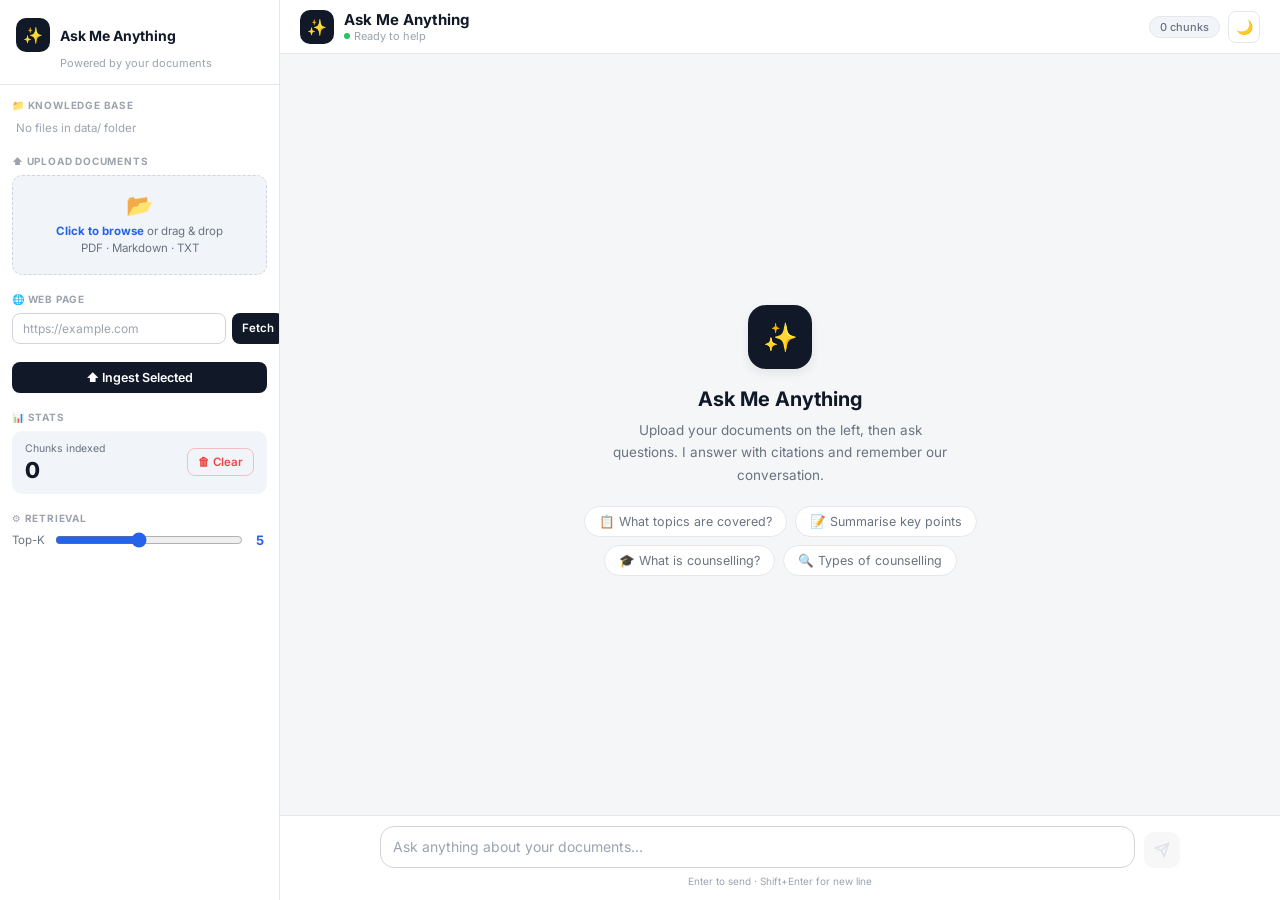
==== commit f1f8f333: "Update RAG modules, server, and frontend" ====
--- a/static/index.html
+++ b/static/index.html
@@ -5,7 +5,7 @@
   <meta name="viewport" content="width=device-width, initial-scale=1">
   <title>Ask Me Anything</title>
   <link rel="preconnect" href="https://fonts.googleapis.com">
-  <link href="https://fonts.googleapis.com/css2?family=Inter:wght@400;450;500;600;700;800&display=swap" rel="stylesheet">
+  <link href="https://fonts.googleapis.com/css2?family=Inter:wght@300;400;500;600;700&display=swap" rel="stylesheet">
   <link rel="stylesheet" href="/static/style.css">
 </head>
 <body>
@@ -100,13 +100,13 @@
         <div class="chips">
           <button class="chip" onclick="chipSend('What topics are covered in the documents?')">📋 What topics are covered?</button>
           <button class="chip" onclick="chipSend('Give me a summary of the key points')">📝 Summarise key points</button>
-          <button class="chip" onclick="chipSend('Explain the main concepts')">💡 Explain concepts</button>
-          <button class="chip" onclick="chipSend('What are the key takeaways?')">🔍 Key takeaways</button>
+          <button class="chip" onclick="chipSend('What is guidance and counselling?')">🎓 What is counselling?</button>
+          <button class="chip" onclick="chipSend('What are the main types of counselling?')">🔍 Types of counselling</button>
         </div>
       </div>
     </div>
 
-    <div style="max-width:850px;width:100%;margin:0 auto;padding:0 20px">
+    <div style="max-width:800px;width:100%;margin:0 auto;padding:0 20px">
       <div class="typing-wrap" id="typingWrap">
         <div class="typing-row">
           <div class="m-av bot-av">✨</div>
--- a/static/style.css
+++ b/static/style.css
@@ -1,1204 +1,438 @@
-/* ══════════════════════════════════════════════════════════════════
-   Ask Me Anything - Modern Clean Design
-   Light & Airy with Dark Text for Maximum Readability
-   ══════════════════════════════════════════════════════════════════ */
-
-/* ── Reset ──────────────────────────────────────────────────────── */
-*, *::before, *::after {
-  box-sizing: border-box;
-  margin: 0;
-  padding: 0;
-}
-
+/* ── Reset ─────────────────────────────────────────────────────── */
+*, *::before, *::after { box-sizing: border-box; margin: 0; padding: 0; }
 html { height: 100%; }
-
 body {
-  font-family: 'Inter', -apple-system, BlinkMacSystemFont, 'Segoe UI', system-ui, sans-serif;
-  height: 100vh;
-  overflow: hidden;
-  background: var(--bg);
-  color: var(--text);
-  transition: background .3s ease, color .3s ease;
+  font-family: 'Inter', system-ui, -apple-system, sans-serif;
+  height: 100vh; overflow: hidden;
+  background: var(--bg); color: var(--text);
+  transition: background .25s, color .25s;
   -webkit-font-smoothing: antialiased;
-  -moz-osx-font-smoothing: grayscale;
-}
-
-/* ── Light Theme Colors ─────────────────────────────────────────── */
+}
+
+/* ── Tokens: Light ─────────────────────────────────────────────── */
 :root {
-  /* Primary - Vibrant Blue */
-  --primary: #3B82F6;
-  --primary-hover: #2563EB;
-  --primary-light: #EFF6FF;
-  --primary-glow: rgba(59, 130, 246, 0.25);
-
-  /* Backgrounds - Very Light */
-  --bg: #FAFBFC;
-  --bg-elevated: #FFFFFF;
+  --accent: #2563EB;
+  --accent-dim: #EFF6FF;
+  --accent-hover: #1D4ED8;
+
+  --bg: #F4F6F8;
   --surface: #FFFFFF;
-  --surface-alt: #F9FAFB;
   --sidebar-bg: #FFFFFF;
-  --hover: #F3F4F6;
-  --hover-strong: #E5E7EB;
-
-  /* Text - Dark & Clear */
+  --hover: #F1F5F9;
+
   --text: #111827;
-  --text-secondary: #4B5563;
-  --text-tertiary: #6B7280;
-  --text-muted: #9CA3AF;
-
-  /* Message Bubbles */
-  --user-bg: #3B82F6;
+  --text2: #6B7280;
+  --text3: #9CA3AF;
+
+  --user-bubble: #111827;
   --user-text: #FFFFFF;
-  --bot-bg: #F9FAFB;
+  --bot-bubble: #FFFFFF;
   --bot-text: #111827;
   --bot-border: #E5E7EB;
 
-  /* Borders */
   --border: #E5E7EB;
-  --border-strong: #D1D5DB;
-  --border-light: #F3F4F6;
-
-  /* Status Colors */
-  --success: #10B981;
-  --warning: #F59E0B;
-  --error: #EF4444;
-  --info: #3B82F6;
-
-  /* Shadows - Crisp */
-  --shadow-sm: 0 1px 2px rgba(0, 0, 0, 0.05);
-  --shadow-md: 0 4px 6px -1px rgba(0, 0, 0, 0.08), 0 2px 4px -1px rgba(0, 0, 0, 0.04);
-  --shadow-lg: 0 10px 15px -3px rgba(0, 0, 0, 0.08), 0 4px 6px -2px rgba(0, 0, 0, 0.04);
-  --shadow-xl: 0 20px 25px -5px rgba(0, 0, 0, 0.10), 0 10px 10px -5px rgba(0, 0, 0, 0.04);
-
-  /* Layout */
-  --radius: 12px;
-  --radius-sm: 8px;
-  --radius-lg: 16px;
-  --sidebar-width: 300px;
-}
-
-/* ── Dark Theme Colors ──────────────────────────────────────────── */
+  --border2: #D1D5DB;
+  --input-bg: #FFFFFF;
+
+  --sh-sm: 0 1px 3px rgba(0,0,0,.06), 0 1px 2px rgba(0,0,0,.04);
+  --sh-md: 0 4px 12px rgba(0,0,0,.08);
+  --sh-lg: 0 8px 32px rgba(0,0,0,.1);
+
+  --r: 18px;
+  --sw: 280px;
+}
+
+/* ── Tokens: Dark ──────────────────────────────────────────────── */
 [data-theme="dark"] {
-  --primary: #60A5FA;
-  --primary-hover: #93C5FD;
-  --primary-light: #1E3A8A;
-  --primary-glow: rgba(96, 165, 250, 0.3);
-
-  --bg: #0F1419;
-  --bg-elevated: #1A1F2E;
-  --surface: #1F2937;
-  --surface-alt: #1A1F2E;
-  --sidebar-bg: #1A1F2E;
-  --hover: #374151;
-  --hover-strong: #4B5563;
-
-  --text: #F9FAFB;
-  --text-secondary: #D1D5DB;
-  --text-tertiary: #9CA3AF;
-  --text-muted: #6B7280;
-
-  --user-bg: #3B82F6;
+  --accent: #60A5FA;
+  --accent-dim: rgba(96,165,250,.12);
+  --accent-hover: #93C5FD;
+
+  --bg: #0F1117;
+  --surface: #1A1D24;
+  --sidebar-bg: #141720;
+  --hover: #22262F;
+
+  --text: #F0F2F5;
+  --text2: #9CA3AF;
+  --text3: #6B7280;
+
+  --user-bubble: #2563EB;
   --user-text: #FFFFFF;
-  --bot-bg: #1F2937;
-  --bot-text: #F9FAFB;
-  --bot-border: #374151;
-
-  --border: #374151;
-  --border-strong: #4B5563;
-  --border-light: #1F2937;
-
-  --shadow-sm: 0 1px 2px rgba(0, 0, 0, 0.3);
-  --shadow-md: 0 4px 6px -1px rgba(0, 0, 0, 0.4), 0 2px 4px -1px rgba(0, 0, 0, 0.3);
-  --shadow-lg: 0 10px 15px -3px rgba(0, 0, 0, 0.5), 0 4px 6px -2px rgba(0, 0, 0, 0.4);
-  --shadow-xl: 0 20px 25px -5px rgba(0, 0, 0, 0.6), 0 10px 10px -5px rgba(0, 0, 0, 0.5);
-}
-
-/* ── Layout ─────────────────────────────────────────────────────── */
-.app {
-  display: flex;
-  height: 100vh;
-}
-
-/* ── Sidebar ────────────────────────────────────────────────────── */
+  --bot-bubble: #1E2230;
+  --bot-text: #F0F2F5;
+  --bot-border: #2D3144;
+
+  --border: #2D3144;
+  --border2: #3A3F55;
+  --input-bg: #1E2230;
+
+  --sh-sm: 0 1px 3px rgba(0,0,0,.3);
+  --sh-md: 0 4px 12px rgba(0,0,0,.4);
+  --sh-lg: 0 8px 32px rgba(0,0,0,.5);
+}
+
+/* ── Layout ────────────────────────────────────────────────────── */
+.app { display: flex; height: 100vh; }
+
+/* ── Sidebar ───────────────────────────────────────────────────── */
 .sb {
-  width: var(--sidebar-width);
-  flex-shrink: 0;
+  width: var(--sw); flex-shrink: 0;
   background: var(--sidebar-bg);
   border-right: 1px solid var(--border);
-  display: flex;
-  flex-direction: column;
+  display: flex; flex-direction: column;
   overflow: hidden;
 }
-
 .sb-head {
-  padding: 20px 20px 16px;
+  padding: 18px 16px 14px;
   border-bottom: 1px solid var(--border);
   flex-shrink: 0;
-  background: var(--bg-elevated);
-}
-
-.sb-logo {
-  display: flex;
-  align-items: center;
-  gap: 12px;
-}
-
+}
+.sb-logo { display: flex; align-items: center; gap: 10px; }
 .sb-logo-icon {
-  width: 36px;
-  height: 36px;
-  border-radius: 10px;
-  background: var(--primary);
-  display: flex;
-  align-items: center;
-  justify-content: center;
-  font-size: 18px;
-  flex-shrink: 0;
-  transition: transform .2s ease;
-}
-
-.sb-logo-icon:hover {
-  transform: scale(1.05);
-}
-
-.sb-logo-text {
-  font-size: 15px;
-  font-weight: 700;
-  color: var(--text);
-  letter-spacing: -0.01em;
-}
-
-.sb-tagline {
-  font-size: 12px;
-  color: var(--text-tertiary);
-  margin-top: 4px;
-  padding-left: 48px;
-}
-
-.sb-body {
-  flex: 1;
-  overflow-y: auto;
-  padding: 16px 14px;
-  display: flex;
-  flex-direction: column;
-  gap: 20px;
-}
-
-.sb-body::-webkit-scrollbar { width: 4px; }
-.sb-body::-webkit-scrollbar-thumb {
-  background: var(--border);
-  border-radius: 2px;
-}
-.sb-body::-webkit-scrollbar-track { background: transparent; }
+  width: 34px; height: 34px; border-radius: 10px;
+  background: var(--user-bubble);
+  display: flex; align-items: center; justify-content: center;
+  font-size: 16px; flex-shrink: 0;
+}
+.sb-logo-text { font-size: 14px; font-weight: 700; color: var(--text); }
+.sb-tagline { font-size: 11px; color: var(--text3); margin-top: 4px; padding-left: 44px; }
+
+.sb-body { flex: 1; overflow-y: auto; padding: 14px 12px; display: flex; flex-direction: column; gap: 18px; }
+.sb-body::-webkit-scrollbar { width: 3px; }
+.sb-body::-webkit-scrollbar-thumb { background: var(--border); border-radius: 2px; }
 
 .sb-label {
-  font-size: 11px;
-  font-weight: 600;
-  text-transform: uppercase;
-  letter-spacing: 0.5px;
-  color: var(--text-tertiary);
-  margin-bottom: 8px;
-}
-
-/* File List */
+  font-size: 10px; font-weight: 700; text-transform: uppercase;
+  letter-spacing: .8px; color: var(--text3); margin-bottom: 8px;
+}
+
+/* file list */
 .file-item {
-  display: flex;
-  align-items: center;
-  gap: 10px;
-  padding: 9px 11px;
-  border-radius: var(--radius-sm);
-  cursor: pointer;
-  border: 1px solid transparent;
-  transition: all .2s ease;
-  margin-bottom: 3px;
-}
-
-.file-item:hover {
-  background: var(--hover);
-}
-
-.file-item.sel {
-  background: var(--primary-light);
-  border-color: var(--primary);
-}
-
-.file-item input[type="checkbox"] {
-  accent-color: var(--primary);
-  width: 15px;
-  height: 15px;
-  flex-shrink: 0;
-  cursor: pointer;
-}
-
-.file-ico {
-  font-size: 15px;
-  flex-shrink: 0;
-}
-
-.file-name {
-  font-size: 13px;
-  flex: 1;
-  overflow: hidden;
-  text-overflow: ellipsis;
-  white-space: nowrap;
-  color: var(--text);
-  font-weight: 500;
-}
-
-.file-empty {
-  font-size: 12px;
-  color: var(--text-tertiary);
-  padding: 6px 4px;
-  font-style: italic;
-}
-
-/* Drop Zone */
+  display: flex; align-items: center; gap: 8px;
+  padding: 7px 8px; border-radius: 9px; cursor: pointer;
+  border: 1px solid transparent; transition: all .15s; margin-bottom: 2px;
+}
+.file-item:hover { background: var(--hover); }
+.file-item.sel { background: var(--accent-dim); border-color: rgba(37,99,235,.2); }
+.file-item input[type="checkbox"] { accent-color: var(--accent); width: 13px; height: 13px; flex-shrink: 0; }
+.file-ico { font-size: 14px; flex-shrink: 0; }
+.file-name { font-size: 12px; flex: 1; overflow: hidden; text-overflow: ellipsis; white-space: nowrap; color: var(--text); }
+.file-empty { font-size: 11.5px; color: var(--text3); padding: 2px 4px; }
+
+/* drop zone */
 .dz {
-  border: 2px dashed var(--border-strong);
-  border-radius: var(--radius);
-  padding: 20px 16px;
-  text-align: center;
-  cursor: pointer;
-  transition: all .25s ease;
-  background: var(--surface-alt);
-}
-
-.dz:hover,
-.dz.over {
-  border-color: var(--primary);
-  background: var(--primary-light);
-  transform: translateY(-1px);
-}
-
-.dz-ico {
-  font-size: 26px;
-  margin-bottom: 8px;
-  display: block;
-}
-
-.dz p {
-  font-size: 12px;
-  color: var(--text-secondary);
-  line-height: 1.5;
-}
-
-.dz strong {
-  color: var(--primary);
-  font-weight: 600;
-}
-
+  border: 1.5px dashed var(--border2); border-radius: 10px;
+  padding: 16px 10px; text-align: center; cursor: pointer;
+  transition: all .2s; background: var(--hover);
+}
+.dz:hover, .dz.over { border-color: var(--accent); background: var(--accent-dim); }
+.dz-ico { font-size: 22px; margin-bottom: 5px; display: block; }
+.dz p { font-size: 11.5px; color: var(--text2); line-height: 1.5; }
+.dz strong { color: var(--accent); }
 .dz input { display: none; }
 
-/* URL Input */
-.url-row {
-  display: flex;
-  gap: 8px;
-}
-
+/* url input */
+.url-row { display: flex; gap: 6px; }
 .url-in {
-  flex: 1;
-  padding: 9px 12px;
-  border-radius: var(--radius-sm);
-  border: 1px solid var(--border-strong);
-  background: var(--bg-elevated);
-  color: var(--text);
-  font-size: 13px;
-  font-family: inherit;
-  outline: none;
-  transition: all .2s ease;
-}
-
-.url-in:focus {
-  border-color: var(--primary);
-  box-shadow: 0 0 0 3px var(--primary-light);
-}
-
-.url-in::placeholder {
-  color: var(--text-muted);
-}
-
-/* Buttons */
+  flex: 1; padding: 7px 10px; border-radius: 8px;
+  border: 1px solid var(--border2); background: var(--input-bg);
+  color: var(--text); font-size: 12px; font-family: inherit; outline: none;
+  transition: border-color .15s;
+}
+.url-in:focus { border-color: var(--accent); box-shadow: 0 0 0 3px var(--accent-dim); }
+.url-in::placeholder { color: var(--text3); }
+
+/* buttons */
 .btn {
-  display: inline-flex;
-  align-items: center;
-  justify-content: center;
-  gap: 6px;
-  padding: 9px 15px;
-  border-radius: var(--radius-sm);
-  border: none;
-  cursor: pointer;
-  font-size: 13px;
-  font-weight: 600;
-  font-family: inherit;
-  transition: all .2s ease;
-}
-
-.btn-primary {
-  background: var(--primary);
-  color: #fff;
-  box-shadow: var(--shadow-sm);
-}
-
-.btn-primary:hover {
-  background: var(--primary-hover);
-  transform: translateY(-1px);
-  box-shadow: var(--shadow-md);
-}
-
-.btn-primary:active {
-  transform: translateY(0);
-}
-
-.btn-primary:disabled {
-  opacity: .5;
-  cursor: not-allowed;
-  transform: none;
-  box-shadow: none;
-}
-
-.btn-danger {
-  background: transparent;
-  color: var(--error);
-  border: 1px solid rgba(239, 68, 68, .3);
-  font-size: 12px;
-  padding: 7px 12px;
-}
-
-.btn-danger:hover {
-  background: rgba(239, 68, 68, .08);
-  border-color: var(--error);
-}
-
-.btn-sm {
-  padding: 7px 12px;
-  font-size: 12px;
-}
-
+  display: inline-flex; align-items: center; justify-content: center; gap: 5px;
+  padding: 8px 14px; border-radius: 8px; border: none; cursor: pointer;
+  font-size: 12.5px; font-weight: 600; font-family: inherit; transition: all .15s;
+}
+.btn-primary { background: var(--user-bubble); color: #fff; }
+[data-theme="dark"] .btn-primary { background: var(--accent); }
+.btn-primary:hover { opacity: .88; }
+.btn-primary:disabled { opacity: .4; cursor: not-allowed; }
+.btn-danger { background: transparent; color: #EF4444; border: 1px solid rgba(239,68,68,.3); font-size: 11.5px; padding: 6px 10px; }
+.btn-danger:hover { background: rgba(239,68,68,.07); }
+.btn-sm { padding: 6px 10px; font-size: 11.5px; }
 .btn-full { width: 100%; }
-
-.btn-row {
-  display: flex;
-  gap: 8px;
-}
-
-/* Stat Card */
+.btn-row { display: flex; gap: 6px; }
+
+/* stat card */
 .stat-card {
+  background: var(--hover); border-radius: 10px; padding: 11px 13px;
+  display: flex; justify-content: space-between; align-items: center;
+}
+.stat-lbl { font-size: 10.5px; color: var(--text2); margin-bottom: 2px; }
+.stat-val { font-size: 22px; font-weight: 800; color: var(--text); }
+
+/* slider */
+.slider-row { display: flex; align-items: center; gap: 10px; }
+.slider-row label { font-size: 11.5px; color: var(--text2); white-space: nowrap; }
+.slider-row input[type="range"] { flex: 1; accent-color: var(--accent); cursor: pointer; }
+.slider-val { font-size: 13px; font-weight: 700; color: var(--accent); min-width: 14px; text-align: center; }
+
+/* progress */
+.prog { background: var(--hover); border-radius: 9px; padding: 8px 10px; margin-top: 8px; }
+.pi { display: flex; align-items: center; gap: 7px; padding: 4px 0; font-size: 11.5px; color: var(--text); }
+.pi-ico { width: 16px; text-align: center; flex-shrink: 0; }
+.pi-name { flex: 1; overflow: hidden; text-overflow: ellipsis; white-space: nowrap; }
+.pi-st { font-size: 10px; color: var(--text3); }
+.pi.spin .pi-ico { animation: spin .9s linear infinite; }
+@keyframes spin { to { transform: rotate(360deg); } }
+
+/* ── Main ──────────────────────────────────────────────────────── */
+.main { flex: 1; display: flex; flex-direction: column; min-width: 0; overflow: hidden; }
+
+/* header */
+.hdr {
+  display: flex; align-items: center; gap: 12px;
+  padding: 0 20px; height: 54px;
   background: var(--surface);
+  border-bottom: 1px solid var(--border);
+  flex-shrink: 0; box-shadow: var(--sh-sm);
+}
+.hdr-left { display: flex; align-items: center; gap: 10px; flex: 1; }
+.hdr-avatar {
+  width: 34px; height: 34px; border-radius: 10px;
+  background: var(--user-bubble);
+  display: flex; align-items: center; justify-content: center;
+  font-size: 16px; flex-shrink: 0;
+}
+.hdr-title { font-size: 15px; font-weight: 700; color: var(--text); }
+.hdr-sub { font-size: 11px; color: var(--text3); display: flex; align-items: center; gap: 4px; }
+.online { width: 6px; height: 6px; background: #22C55E; border-radius: 50%; animation: pulse 2.5s infinite; }
+@keyframes pulse { 0%, 100% { opacity: 1; } 50% { opacity: .4; } }
+.hdr-right { display: flex; align-items: center; gap: 8px; }
+.chunk-pill {
+  font-size: 11px; font-weight: 500;
+  padding: 3px 10px; border-radius: 20px;
+  background: var(--hover); color: var(--text2);
   border: 1px solid var(--border);
-  border-radius: var(--radius);
-  padding: 14px 16px;
-  display: flex;
-  justify-content: space-between;
-  align-items: center;
-  box-shadow: var(--shadow-sm);
-}
-
-.stat-lbl {
-  font-size: 11px;
-  color: var(--text-secondary);
-  margin-bottom: 4px;
-  font-weight: 600;
-  text-transform: uppercase;
-  letter-spacing: 0.5px;
-}
-
-.stat-val {
-  font-size: 26px;
-  font-weight: 800;
-  color: var(--primary);
-  letter-spacing: -0.02em;
-}
-
-/* Slider */
-.slider-row {
-  display: flex;
-  align-items: center;
-  gap: 12px;
-}
-
-.slider-row label {
-  font-size: 12px;
-  color: var(--text-secondary);
-  white-space: nowrap;
-  font-weight: 500;
-}
-
-.slider-row input[type="range"] {
-  flex: 1;
-  accent-color: var(--primary);
-  cursor: pointer;
-}
-
-.slider-val {
-  font-size: 14px;
-  font-weight: 700;
-  color: var(--primary);
-  min-width: 18px;
-  text-align: center;
-}
-
-/* Progress */
-.prog {
-  background: var(--surface);
-  border: 1px solid var(--border);
-  border-radius: var(--radius-sm);
-  padding: 10px 12px;
-  margin-top: 10px;
-}
-
-.pi {
-  display: flex;
-  align-items: center;
-  gap: 8px;
-  padding: 5px 0;
-  font-size: 12px;
-  color: var(--text);
-}
-
-.pi-ico {
-  width: 16px;
-  text-align: center;
-  flex-shrink: 0;
-}
-
-.pi-name {
-  flex: 1;
-  overflow: hidden;
-  text-overflow: ellipsis;
-  white-space: nowrap;
-  font-weight: 500;
-}
-
-.pi-st {
-  font-size: 11px;
-  color: var(--text-tertiary);
-}
-
-.pi.spin .pi-ico {
-  animation: spin 1s linear infinite;
-}
-
-@keyframes spin {
-  to { transform: rotate(360deg); }
-}
-
-/* ── Main Area ──────────────────────────────────────────────────── */
-.main {
-  flex: 1;
-  display: flex;
-  flex-direction: column;
-  min-width: 0;
-  overflow: hidden;
+}
+.icon-btn {
+  width: 32px; height: 32px; border-radius: 8px; border: 1px solid var(--border);
+  cursor: pointer; background: var(--surface);
+  display: flex; align-items: center; justify-content: center;
+  font-size: 14px; transition: all .15s; color: var(--text2);
+}
+.icon-btn:hover { background: var(--hover); color: var(--text); }
+
+/* ── Messages area ─────────────────────────────────────────────── */
+.msgs {
+  flex: 1; overflow-y: auto;
+  padding: 20px 20px 8px;
+  display: flex; flex-direction: column; gap: 14px;
+  scroll-behavior: smooth;
   background: var(--bg);
 }
-
-/* Header */
-.hdr {
-  display: flex;
-  align-items: center;
-  gap: 14px;
-  padding: 0 20px;
-  height: 60px;
-  background: var(--bg-elevated);
-  border-bottom: 1px solid var(--border);
-  flex-shrink: 0;
-  box-shadow: var(--shadow-sm);
-}
-
-.hdr-left {
-  display: flex;
-  align-items: center;
-  gap: 12px;
-  flex: 1;
-}
-
-.hdr-avatar {
-  width: 38px;
-  height: 38px;
-  border-radius: 10px;
-  background: var(--primary);
-  display: flex;
-  align-items: center;
-  justify-content: center;
-  font-size: 18px;
-  flex-shrink: 0;
-}
-
-.hdr-title {
-  font-size: 16px;
-  font-weight: 700;
-  color: var(--text);
-  letter-spacing: -0.01em;
-}
-
-.hdr-sub {
-  font-size: 12px;
-  color: var(--text-tertiary);
-  display: flex;
-  align-items: center;
-  gap: 5px;
-  font-weight: 500;
-}
-
-.online {
-  width: 6px;
-  height: 6px;
-  background: var(--success);
-  border-radius: 50%;
-  animation: pulse 2s infinite;
-}
-
-@keyframes pulse {
-  0%, 100% { opacity: 1; }
-  50% { opacity: .4; }
-}
-
-.hdr-right {
-  display: flex;
-  align-items: center;
-  gap: 10px;
-}
-
-.chunk-pill {
-  font-size: 12px;
-  font-weight: 600;
-  padding: 5px 12px;
-  border-radius: 20px;
-  background: var(--surface-alt);
-  color: var(--text-secondary);
-  border: 1px solid var(--border);
-}
-
-.icon-btn {
-  width: 36px;
-  height: 36px;
-  border-radius: var(--radius-sm);
-  border: 1px solid var(--border);
-  cursor: pointer;
-  background: var(--surface);
-  display: flex;
-  align-items: center;
-  justify-content: center;
-  font-size: 15px;
-  transition: all .2s ease;
-  color: var(--text-tertiary);
-}
-
-.icon-btn:hover {
-  background: var(--hover);
-  color: var(--text);
-  border-color: var(--border-strong);
-}
-
-/* ── Messages Area ──────────────────────────────────────────────── */
-.msgs {
-  flex: 1;
-  overflow-y: auto;
-  padding: 24px 20px 16px;
-  display: flex;
-  flex-direction: column;
-  gap: 16px;
-  scroll-behavior: smooth;
-}
-
-.msgs::-webkit-scrollbar { width: 5px; }
+.msgs::-webkit-scrollbar { width: 4px; }
 .msgs::-webkit-scrollbar-track { background: transparent; }
-.msgs::-webkit-scrollbar-thumb {
-  background: var(--border-strong);
-  border-radius: 3px;
-}
-
-/* Date Divider */
+.msgs::-webkit-scrollbar-thumb { background: var(--border); border-radius: 2px; }
+
+/* date divider */
 .date-div {
-  display: flex;
-  align-items: center;
-  gap: 12px;
-  color: var(--text-tertiary);
-  font-size: 11px;
-  margin: 6px 0;
-  font-weight: 600;
-  text-transform: uppercase;
-  letter-spacing: 0.5px;
-}
-
-.date-div::before,
-.date-div::after {
-  content: '';
-  flex: 1;
-  height: 1px;
-  background: var(--border);
-}
-
-/* Message Row */
+  display: flex; align-items: center; gap: 10px;
+  color: var(--text3); font-size: 11px; margin: 4px 0;
+}
+.date-div::before, .date-div::after { content: ''; flex: 1; height: 1px; background: var(--border); }
+
+/* message row */
 .mrow {
-  display: flex;
-  gap: 10px;
-  max-width: 850px;
-  width: 100%;
-  margin: 0 auto;
-  animation: fadeIn .3s ease-out;
-}
-
-.mrow.user {
-  flex-direction: row-reverse;
-}
-
-@keyframes fadeIn {
-  from {
-    opacity: 0;
-    transform: translateY(10px);
-  }
-  to {
-    opacity: 1;
-    transform: translateY(0);
-  }
-}
+  display: flex; gap: 8px;
+  max-width: 800px; width: 100%; margin: 0 auto;
+  animation: rise .2s ease-out;
+}
+.mrow.user { flex-direction: row-reverse; }
+@keyframes rise { from { opacity: 0; transform: translateY(8px); } to { opacity: 1; transform: translateY(0); } }
 
 .m-av {
-  width: 34px;
-  height: 34px;
-  border-radius: 9px;
-  flex-shrink: 0;
+  width: 30px; height: 30px; border-radius: 8px; flex-shrink: 0;
   align-self: flex-end;
-  display: flex;
-  align-items: center;
-  justify-content: center;
-  font-size: 15px;
-}
-
-.m-av.bot-av {
-  background: var(--primary);
-  color: #fff;
-}
-
-.m-av.user-av {
-  background: var(--surface);
-  font-size: 13px;
-  border: 1px solid var(--border);
-  color: var(--text-secondary);
-}
-
-.m-col {
-  max-width: 75%;
-  display: flex;
-  flex-direction: column;
-  gap: 5px;
-}
-
-.mrow.user .m-col {
-  align-items: flex-end;
-}
-
-/* Message Bubbles */
+  display: flex; align-items: center; justify-content: center; font-size: 14px;
+}
+.m-av.bot-av { background: var(--user-bubble); color: #fff; }
+.m-av.user-av { background: var(--hover); font-size: 12px; border: 1px solid var(--border); }
+
+.m-col { max-width: 70%; display: flex; flex-direction: column; gap: 3px; }
+.mrow.user .m-col { align-items: flex-end; }
+
+/* bubbles */
 .bbl {
-  padding: 12px 16px;
-  line-height: 1.6;
-  font-size: 14px;
-  word-wrap: break-word;
-  white-space: pre-wrap;
-  box-shadow: var(--shadow-sm);
-}
-
+  padding: 10px 14px; line-height: 1.65; font-size: 14px;
+  word-wrap: break-word; white-space: pre-wrap;
+  box-shadow: var(--sh-sm);
+}
 .bbl.user-bbl {
-  background: var(--user-bg);
-  color: var(--user-text);
-  border-radius: 16px 16px 4px 16px;
-}
-
+  background: var(--user-bubble); color: var(--user-text);
+  border-radius: 18px 18px 4px 18px;
+}
 .bbl.bot-bbl {
-  background: var(--bot-bg);
-  color: var(--bot-text);
-  border-radius: 16px 16px 16px 4px;
+  background: var(--bot-bubble); color: var(--bot-text);
+  border-radius: 18px 18px 18px 4px;
   border: 1px solid var(--bot-border);
 }
-
 .bbl strong { font-weight: 700; }
 .bbl em { font-style: italic; }
-
 .bbl code {
-  background: var(--hover);
-  color: var(--primary);
-  padding: 2px 6px;
-  border-radius: 4px;
-  font-size: 12.5px;
-  font-family: 'SF Mono', 'Monaco', monospace;
+  background: var(--hover); color: var(--text);
+  padding: 1px 5px; border-radius: 4px;
+  font-size: 12.5px; font-family: 'Courier New', monospace;
   border: 1px solid var(--border);
-  font-weight: 600;
-}
-
-.bbl ul, .bbl ol {
-  padding-left: 18px;
-  margin: 4px 0;
-}
-
-.bbl li { margin: 3px 0; }
-
-.bbl h1, .bbl h2, .bbl h3 {
-  font-size: 15px;
-  font-weight: 700;
-  margin: 6px 0 4px;
-}
-
+}
+.bbl ul, .bbl ol { padding-left: 18px; }
+.bbl li { margin: 2px 0; }
+.bbl h1, .bbl h2, .bbl h3 { font-size: 14px; font-weight: 700; margin: 4px 0; }
 .cite {
-  display: inline-flex;
-  align-items: center;
-  justify-content: center;
-  width: 17px;
-  height: 17px;
-  border-radius: 50%;
-  background: var(--primary);
-  color: #fff;
-  font-size: 10px;
-  font-weight: 700;
-  vertical-align: text-top;
-  margin: 0 2px;
-}
-
-.user-bbl .cite {
-  background: rgba(255, 255, 255, 0.25);
-  color: #fff;
-}
-
-/* Message Meta */
-.m-meta {
-  display: flex;
-  align-items: center;
-  gap: 6px;
-  font-size: 11px;
-  color: var(--text-tertiary);
-  padding: 0 4px;
-}
-
-.mrow.user .m-meta {
-  flex-direction: row-reverse;
-}
-
-.ticks {
-  color: var(--primary);
-  font-size: 11px;
-}
-
-/* Sources Panel */
+  display: inline-flex; align-items: center; justify-content: center;
+  width: 16px; height: 16px; border-radius: 50%;
+  background: var(--accent); color: #fff;
+  font-size: 9px; font-weight: 700; vertical-align: text-top; margin: 0 1px;
+}
+.user-bbl .cite { background: rgba(255,255,255,.3); color: #fff; }
+
+/* meta */
+.m-meta { display: flex; align-items: center; gap: 5px; font-size: 10px; color: var(--text3); padding: 0 2px; }
+.mrow.user .m-meta { flex-direction: row-reverse; }
+.ticks { color: var(--accent); font-size: 11px; }
+
+/* sources panel */
 .src-toggle {
-  display: inline-flex;
-  align-items: center;
-  gap: 6px;
-  font-size: 12px;
-  font-weight: 600;
-  color: var(--text-secondary);
+  display: inline-flex; align-items: center; gap: 5px;
+  font-size: 11px; font-weight: 600; color: var(--text2);
+  background: var(--hover); border: 1px solid var(--border);
+  padding: 4px 10px; border-radius: 20px; cursor: pointer;
+  font-family: inherit; transition: all .15s; margin-top: 2px;
+}
+.src-toggle:hover { background: var(--accent-dim); color: var(--accent); border-color: rgba(37,99,235,.2); }
+
+.src-panel {
+  background: var(--surface); border: 1px solid var(--border);
+  border-radius: 12px; padding: 12px 14px; margin-top: 4px;
+  display: none; animation: fadeUp .2s ease;
+  max-width: 100%;
+}
+.src-panel.open { display: block; }
+@keyframes fadeUp { from { opacity: 0; transform: translateY(5px); } to { opacity: 1; transform: translateY(0); } }
+
+.sp-lbl { font-size: 10px; font-weight: 700; text-transform: uppercase; letter-spacing: .6px; color: var(--text3); margin-bottom: 8px; }
+.src-item { display: flex; gap: 8px; align-items: flex-start; padding: 7px 9px; border-radius: 8px; background: var(--hover); margin-bottom: 4px; }
+.src-num {
+  width: 20px; height: 20px; border-radius: 50%; flex-shrink: 0;
+  background: var(--user-bubble); color: #fff;
+  font-size: 9.5px; font-weight: 700;
+  display: flex; align-items: center; justify-content: center;
+}
+[data-theme="dark"] .src-num { background: var(--accent); }
+.src-info { flex: 1; min-width: 0; }
+.src-name { font-size: 12px; font-weight: 600; overflow: hidden; text-overflow: ellipsis; white-space: nowrap; color: var(--text); }
+.src-sub { font-size: 10.5px; color: var(--text3); margin-top: 1px; }
+
+.chunk-card { border: 1px solid var(--border); border-radius: 8px; padding: 9px 11px; margin-bottom: 5px; }
+.chunk-card:last-child { margin-bottom: 0; }
+.ck-hdr { display: flex; align-items: center; gap: 7px; margin-bottom: 5px; }
+.ck-num { background: var(--user-bubble); color: #fff; font-size: 9.5px; font-weight: 700; padding: 2px 7px; border-radius: 20px; }
+[data-theme="dark"] .ck-num { background: var(--accent); color: var(--bg); }
+.ck-src { font-size: 11px; color: var(--text3); flex: 1; overflow: hidden; text-overflow: ellipsis; white-space: nowrap; }
+.ck-score { font-size: 11px; font-weight: 600; color: var(--accent); }
+.ck-txt { font-size: 12px; color: var(--text2); line-height: 1.55; }
+
+/* ── Typing indicator ──────────────────────────────────────────── */
+.typing-wrap { max-width: 800px; width: 100%; margin: 0 auto; display: none; }
+.typing-row { display: flex; gap: 8px; align-items: flex-end; }
+.typing-bbl {
+  background: var(--bot-bubble); border: 1px solid var(--bot-border);
+  border-radius: 18px 18px 18px 4px;
+  padding: 12px 14px; display: flex; gap: 4px;
+  box-shadow: var(--sh-sm);
+}
+.dot { width: 6px; height: 6px; background: var(--text3); border-radius: 50%; animation: bop 1.3s ease infinite; }
+.dot:nth-child(2) { animation-delay: .18s; }
+.dot:nth-child(3) { animation-delay: .36s; }
+@keyframes bop { 0%, 60%, 100% { transform: translateY(0); } 30% { transform: translateY(-6px); } }
+
+/* ── Empty state ───────────────────────────────────────────────── */
+.empty {
+  flex: 1; display: flex; flex-direction: column;
+  align-items: center; justify-content: center;
+  padding: 40px 20px; text-align: center;
+  max-width: 560px; margin: 0 auto; width: 100%;
+}
+.empty-icon {
+  width: 64px; height: 64px; border-radius: 18px;
+  background: var(--user-bubble);
+  display: flex; align-items: center; justify-content: center;
+  font-size: 28px; margin-bottom: 18px;
+  box-shadow: var(--sh-md);
+}
+[data-theme="dark"] .empty-icon { background: var(--accent); }
+.empty h2 { font-size: 20px; font-weight: 700; color: var(--text); margin-bottom: 8px; }
+.empty p { font-size: 13.5px; color: var(--text2); line-height: 1.65; max-width: 340px; }
+.chips { display: flex; flex-wrap: wrap; gap: 8px; justify-content: center; margin-top: 20px; }
+.chip {
+  padding: 7px 14px; border-radius: 20px;
+  border: 1px solid var(--border);
+  font-size: 12.5px; color: var(--text2);
+  background: var(--surface); cursor: pointer;
+  font-family: inherit; transition: all .15s;
+}
+.chip:hover { border-color: var(--accent); color: var(--accent); background: var(--accent-dim); transform: translateY(-1px); }
+
+/* ── Input bar ─────────────────────────────────────────────────── */
+.ibar {
+  padding: 10px 20px 13px;
   background: var(--surface);
-  border: 1px solid var(--border);
-  padding: 6px 12px;
-  border-radius: 20px;
-  cursor: pointer;
-  font-family: inherit;
-  transition: all .2s ease;
-  margin-top: 4px;
-}
-
-.src-toggle:hover {
-  background: var(--hover);
-  color: var(--primary);
-  border-color: var(--primary);
-}
-
-.src-panel {
-  background: var(--surface);
-  border: 1px solid var(--border);
-  border-radius: var(--radius);
-  padding: 14px 16px;
-  margin-top: 6px;
-  display: none;
-  animation: slideDown .2s ease;
-  max-width: 100%;
-  box-shadow: var(--shadow-sm);
-}
-
-.src-panel.open {
-  display: block;
-}
-
-@keyframes slideDown {
-  from {
-    opacity: 0;
-    transform: translateY(-6px);
-  }
-  to {
-    opacity: 1;
-    transform: translateY(0);
-  }
-}
-
-.sp-lbl {
-  font-size: 11px;
-  font-weight: 600;
-  text-transform: uppercase;
-  letter-spacing: 0.5px;
-  color: var(--text-tertiary);
-  margin-bottom: 10px;
-}
-
-.src-item {
-  display: flex;
-  gap: 10px;
-  align-items: flex-start;
-  padding: 9px 11px;
-  border-radius: var(--radius-sm);
-  background: var(--surface-alt);
-  margin-bottom: 5px;
-  transition: all .2s ease;
-}
-
-.src-item:hover {
-  background: var(--hover);
-}
-
-.src-num {
-  width: 22px;
-  height: 22px;
-  border-radius: 50%;
-  flex-shrink: 0;
-  background: var(--primary);
-  color: #fff;
-  font-size: 11px;
-  font-weight: 700;
-  display: flex;
-  align-items: center;
-  justify-content: center;
-}
-
-.src-info {
-  flex: 1;
-  min-width: 0;
-}
-
-.src-name {
-  font-size: 13px;
-  font-weight: 600;
-  overflow: hidden;
-  text-overflow: ellipsis;
-  white-space: nowrap;
-  color: var(--text);
-}
-
-.src-sub {
-  font-size: 11px;
-  color: var(--text-tertiary);
-  margin-top: 2px;
-}
-
-.chunk-card {
-  border: 1px solid var(--border);
-  border-radius: var(--radius-sm);
-  padding: 11px 13px;
-  margin-bottom: 6px;
-  background: var(--bg);
-}
-
-.chunk-card:last-child {
-  margin-bottom: 0;
-}
-
-.ck-hdr {
-  display: flex;
-  align-items: center;
-  gap: 8px;
-  margin-bottom: 7px;
-}
-
-.ck-num {
-  background: var(--primary);
-  color: #fff;
-  font-size: 10px;
-  font-weight: 700;
-  padding: 3px 8px;
-  border-radius: 12px;
-}
-
-.ck-src {
-  font-size: 12px;
-  color: var(--text-tertiary);
-  flex: 1;
-  overflow: hidden;
-  text-overflow: ellipsis;
-  white-space: nowrap;
-}
-
-.ck-score {
-  font-size: 12px;
-  font-weight: 600;
-  color: var(--primary);
-}
-
-.ck-txt {
-  font-size: 13px;
-  color: var(--text-secondary);
-  line-height: 1.6;
-}
-
-/* ── Typing Indicator ───────────────────────────────────────────── */
-.typing-wrap {
-  max-width: 850px;
-  width: 100%;
-  margin: 0 auto;
-  display: none;
-}
-
-.typing-row {
-  display: flex;
-  gap: 10px;
-  align-items: flex-end;
-}
-
-.typing-bbl {
-  background: var(--bot-bg);
-  border: 1px solid var(--bot-border);
-  border-radius: 16px 16px 16px 4px;
-  padding: 12px 16px;
-  display: flex;
-  gap: 4px;
-  box-shadow: var(--shadow-sm);
-}
-
-.dot {
-  width: 6px;
-  height: 6px;
-  background: var(--text-tertiary);
-  border-radius: 50%;
-  animation: bounce 1.3s ease infinite;
-}
-
-.dot:nth-child(2) { animation-delay: 0.15s; }
-.dot:nth-child(3) { animation-delay: 0.3s; }
-
-@keyframes bounce {
-  0%, 60%, 100% {
-    transform: translateY(0);
-  }
-  30% {
-    transform: translateY(-7px);
-  }
-}
-
-/* ── Empty State ────────────────────────────────────────────────── */
-.empty {
-  flex: 1;
-  display: flex;
-  flex-direction: column;
-  align-items: center;
-  justify-content: center;
-  padding: 50px 24px;
-  text-align: center;
-  max-width: 600px;
-  margin: 0 auto;
-  width: 100%;
-}
-
-.empty-icon {
-  width: 70px;
-  height: 70px;
-  border-radius: 16px;
-  background: var(--primary);
-  display: flex;
-  align-items: center;
-  justify-content: center;
-  font-size: 32px;
-  margin-bottom: 20px;
-  box-shadow: var(--shadow-md);
-}
-
-.empty h2 {
-  font-size: 22px;
-  font-weight: 700;
-  color: var(--text);
-  margin-bottom: 10px;
-  letter-spacing: -0.01em;
-}
-
-.empty p {
-  font-size: 14px;
-  color: var(--text-secondary);
-  line-height: 1.6;
-  max-width: 400px;
-}
-
-.chips {
-  display: flex;
-  flex-wrap: wrap;
-  gap: 10px;
-  justify-content: center;
-  margin-top: 24px;
-}
-
-.chip {
-  padding: 9px 16px;
-  border-radius: 20px;
-  border: 1px solid var(--border);
-  font-size: 13px;
-  color: var(--text-secondary);
-  background: var(--surface);
-  cursor: pointer;
-  font-family: inherit;
-  transition: all .2s ease;
-  font-weight: 500;
-}
-
-.chip:hover {
-  border-color: var(--primary);
-  color: var(--primary);
-  background: var(--primary-light);
-  transform: translateY(-2px);
-  box-shadow: var(--shadow-md);
-}
-
-/* ── Input Bar ──────────────────────────────────────────────────── */
-.ibar {
-  padding: 14px 20px 18px;
-  background: var(--bg-elevated);
   border-top: 1px solid var(--border);
   flex-shrink: 0;
 }
-
-.ibar-inner {
-  display: flex;
-  align-items: flex-end;
-  gap: 10px;
-  max-width: 850px;
-  margin: 0 auto;
-}
-
+.ibar-inner { display: flex; align-items: flex-end; gap: 9px; max-width: 800px; margin: 0 auto; }
 .iwrap {
-  flex: 1;
-  display: flex;
-  align-items: flex-end;
-  background: var(--surface);
-  border: 1.5px solid var(--border);
-  border-radius: var(--radius);
-  padding: 10px 14px;
-  gap: 10px;
-  transition: all .2s ease;
-}
-
+  flex: 1; display: flex; align-items: flex-end;
+  background: var(--input-bg);
+  border: 1.5px solid var(--border2);
+  border-radius: 14px; padding: 9px 12px; gap: 8px;
+  transition: border-color .15s, box-shadow .15s;
+}
 .iwrap:focus-within {
-  border-color: var(--primary);
-  box-shadow: 0 0 0 3px var(--primary-light);
-}
-
+  border-color: var(--accent);
+  box-shadow: 0 0 0 3px var(--accent-dim);
+}
 #msgIn {
-  flex: 1;
-  border: none;
-  background: transparent;
-  color: var(--text);
-  font-size: 14px;
-  outline: none;
-  resize: none;
-  max-height: 120px;
-  min-height: 22px;
-  line-height: 1.5;
-  font-family: inherit;
-}
-
-#msgIn::placeholder {
-  color: var(--text-muted);
-}
-
+  flex: 1; border: none; background: transparent;
+  color: var(--text); font-size: 14px; outline: none;
+  resize: none; max-height: 120px; min-height: 22px;
+  line-height: 1.5; font-family: inherit;
+}
+#msgIn::placeholder { color: var(--text3); }
 .send-btn {
-  width: 38px;
-  height: 38px;
-  border-radius: var(--radius-sm);
-  background: var(--primary);
-  border: none;
-  cursor: pointer;
-  display: flex;
-  align-items: center;
-  justify-content: center;
-  font-size: 16px;
-  color: #fff;
-  transition: all .2s ease;
-  flex-shrink: 0;
-}
-
-.send-btn:hover:not(:disabled) {
-  background: var(--primary-hover);
-  transform: scale(1.05);
-  box-shadow: var(--shadow-md);
-}
-
-.send-btn:active:not(:disabled) {
-  transform: scale(1);
-}
-
-.send-btn:disabled {
-  opacity: .4;
-  cursor: not-allowed;
-  transform: none;
-  box-shadow: none;
-  background: var(--border-strong);
-  color: var(--text-muted);
-}
-
-.ibar-hint {
-  text-align: center;
-  font-size: 11px;
-  color: var(--text-tertiary);
-  margin-top: 8px;
-}
-
-/* ── Toasts ─────────────────────────────────────────────────────── */
+  width: 36px; height: 36px; border-radius: 10px;
+  background: var(--user-bubble); border: none; cursor: pointer;
+  display: flex; align-items: center; justify-content: center;
+  font-size: 15px; color: #fff; transition: all .2s; flex-shrink: 0;
+  box-shadow: var(--sh-sm);
+}
+[data-theme="dark"] .send-btn { background: var(--accent); color: var(--bg); }
+.send-btn:hover:not(:disabled) { transform: scale(1.06); box-shadow: var(--sh-md); }
+.send-btn:disabled { opacity: .3; cursor: not-allowed; transform: none !important; box-shadow: none; background: var(--border); color: var(--text3); }
+.ibar-hint { text-align: center; font-size: 10px; color: var(--text3); margin-top: 7px; }
+
+/* ── Toasts ────────────────────────────────────────────────────── */
 .toasts {
-  position: fixed;
-  top: 16px;
-  right: 16px;
-  z-index: 9999;
-  display: flex;
-  flex-direction: column;
-  gap: 8px;
-  align-items: flex-end;
+  position: fixed; top: 16px; right: 16px; z-index: 9999;
+  display: flex; flex-direction: column; gap: 7px; align-items: flex-end;
   pointer-events: none;
 }
-
 .toast {
-  display: flex;
-  align-items: center;
-  gap: 8px;
-  padding: 10px 16px;
-  border-radius: var(--radius);
-  font-size: 13px;
-  font-weight: 600;
-  box-shadow: var(--shadow-xl);
-  animation: slideIn .25s ease, slideOut .3s ease 2.7s forwards;
+  display: flex; align-items: center; gap: 8px;
+  padding: 9px 14px; border-radius: 10px;
+  font-size: 13px; font-weight: 500;
+  box-shadow: var(--sh-lg);
+  animation: toastIn .25s ease, toastOut .3s ease 2.7s forwards;
   pointer-events: auto;
 }
-
-.toast.ok {
-  background: var(--success);
-  color: #fff;
-}
-
-.toast.err {
-  background: var(--error);
-  color: #fff;
-}
-
-.toast.inf {
-  background: var(--surface);
-  color: var(--text);
-  border: 1px solid var(--border);
-}
-
-@keyframes slideIn {
-  from {
-    opacity: 0;
-    transform: translateX(16px);
-  }
-  to {
-    opacity: 1;
-    transform: translateX(0);
-  }
-}
-
-@keyframes slideOut {
-  to {
-    opacity: 0;
-    transform: translateX(16px);
-  }
-}
+.toast.ok { background: #16A34A; color: #fff; }
+.toast.err { background: #DC2626; color: #fff; }
+.toast.inf { background: var(--surface); color: var(--text); border: 1px solid var(--border); }
+@keyframes toastIn { from { opacity: 0; transform: translateX(14px); } to { opacity: 1; transform: translateX(0); } }
+@keyframes toastOut { to { opacity: 0; transform: translateX(14px); } }
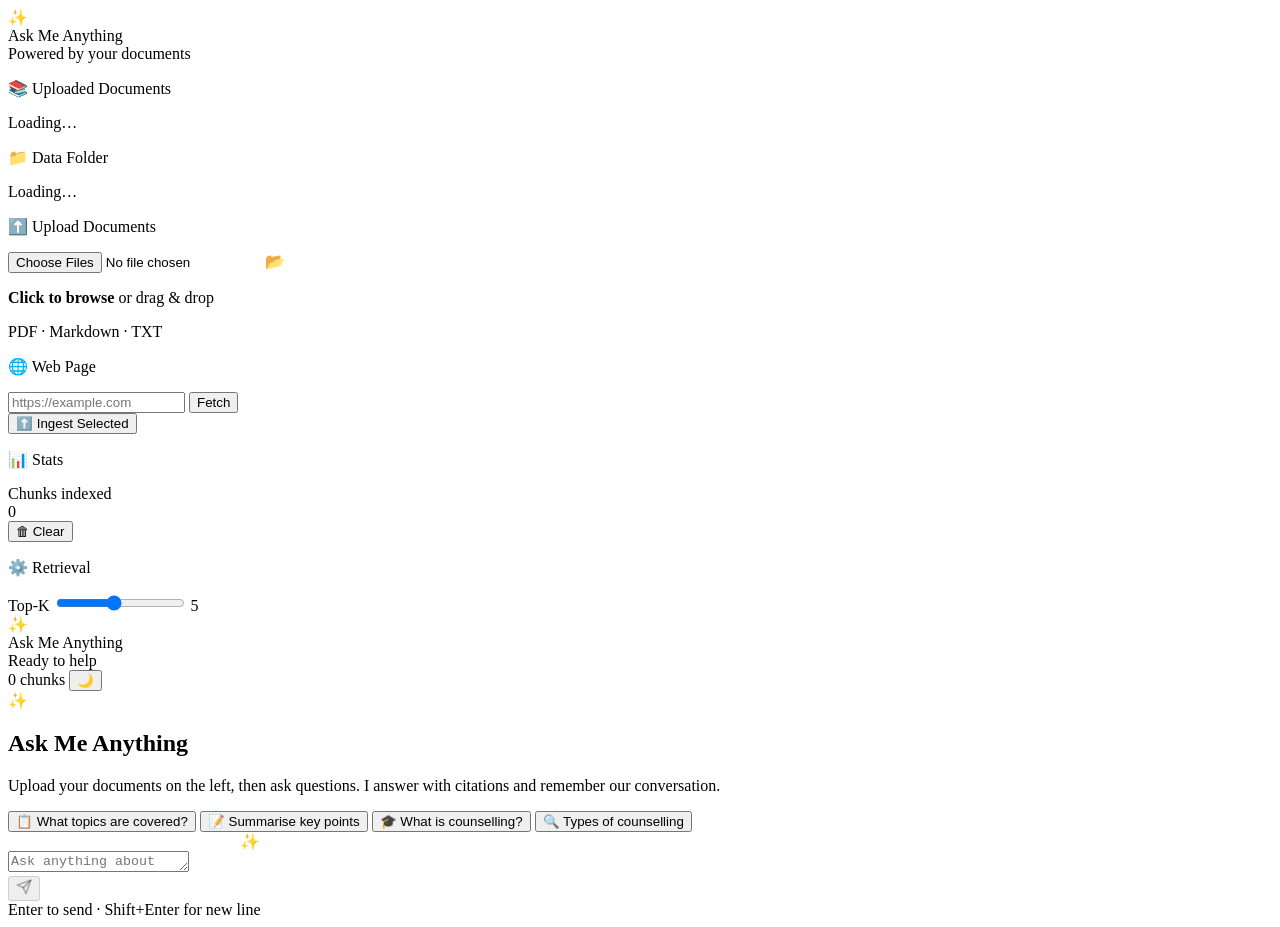
==== commit d7ba44b6: "New Repository for RAG with Ollama" ====
--- a/static/index.html
+++ b/static/index.html
@@ -23,7 +23,13 @@
     <div class="sb-body">
 
       <div>
-        <p class="sb-label">📁 Knowledge Base</p>
+        <p class="sb-label">📚 Uploaded Documents</p>
+        <div id="uploadedList"><p class="file-empty">Loading…</p></div>
+        <p class="sb-sublabel" id="uploadStats"></p>
+      </div>
+
+      <div>
+        <p class="sb-label">📁 Data Folder</p>
         <div id="dataList"><p class="file-empty">Loading…</p></div>
       </div>
 
